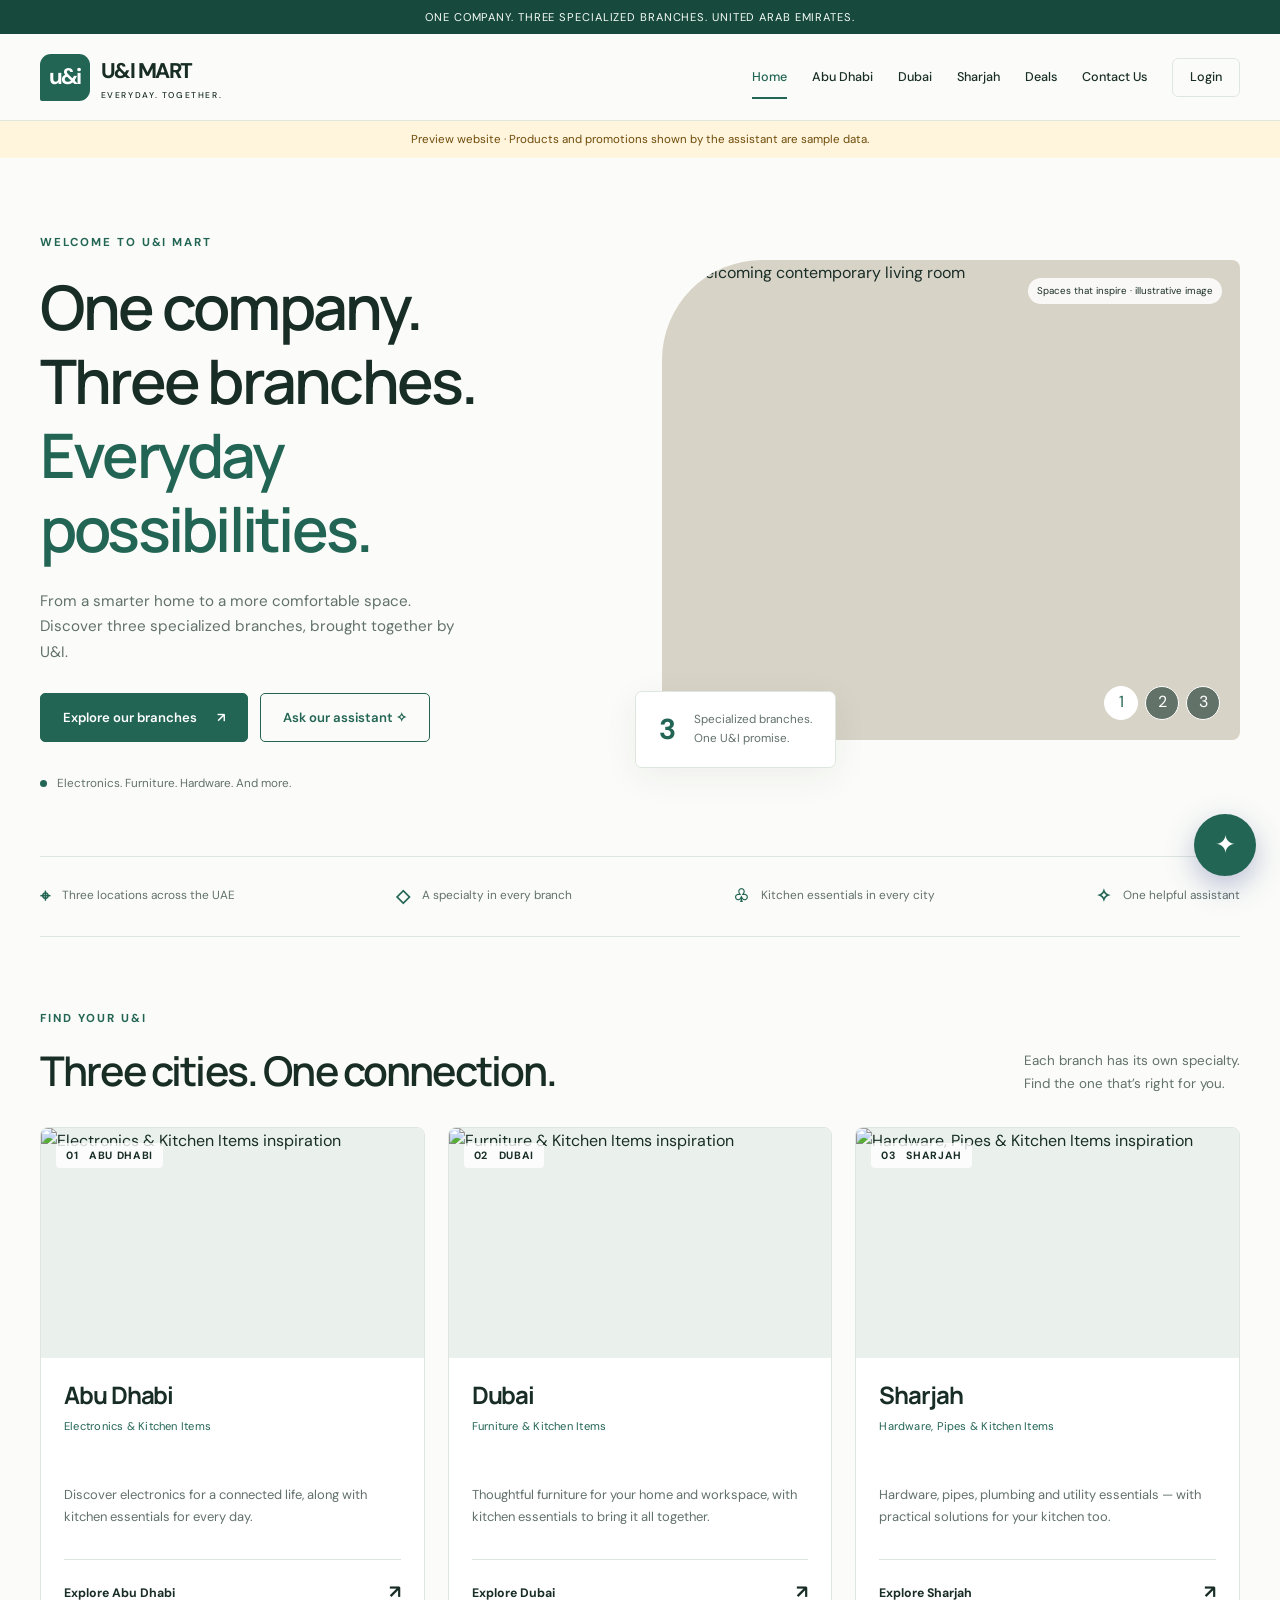
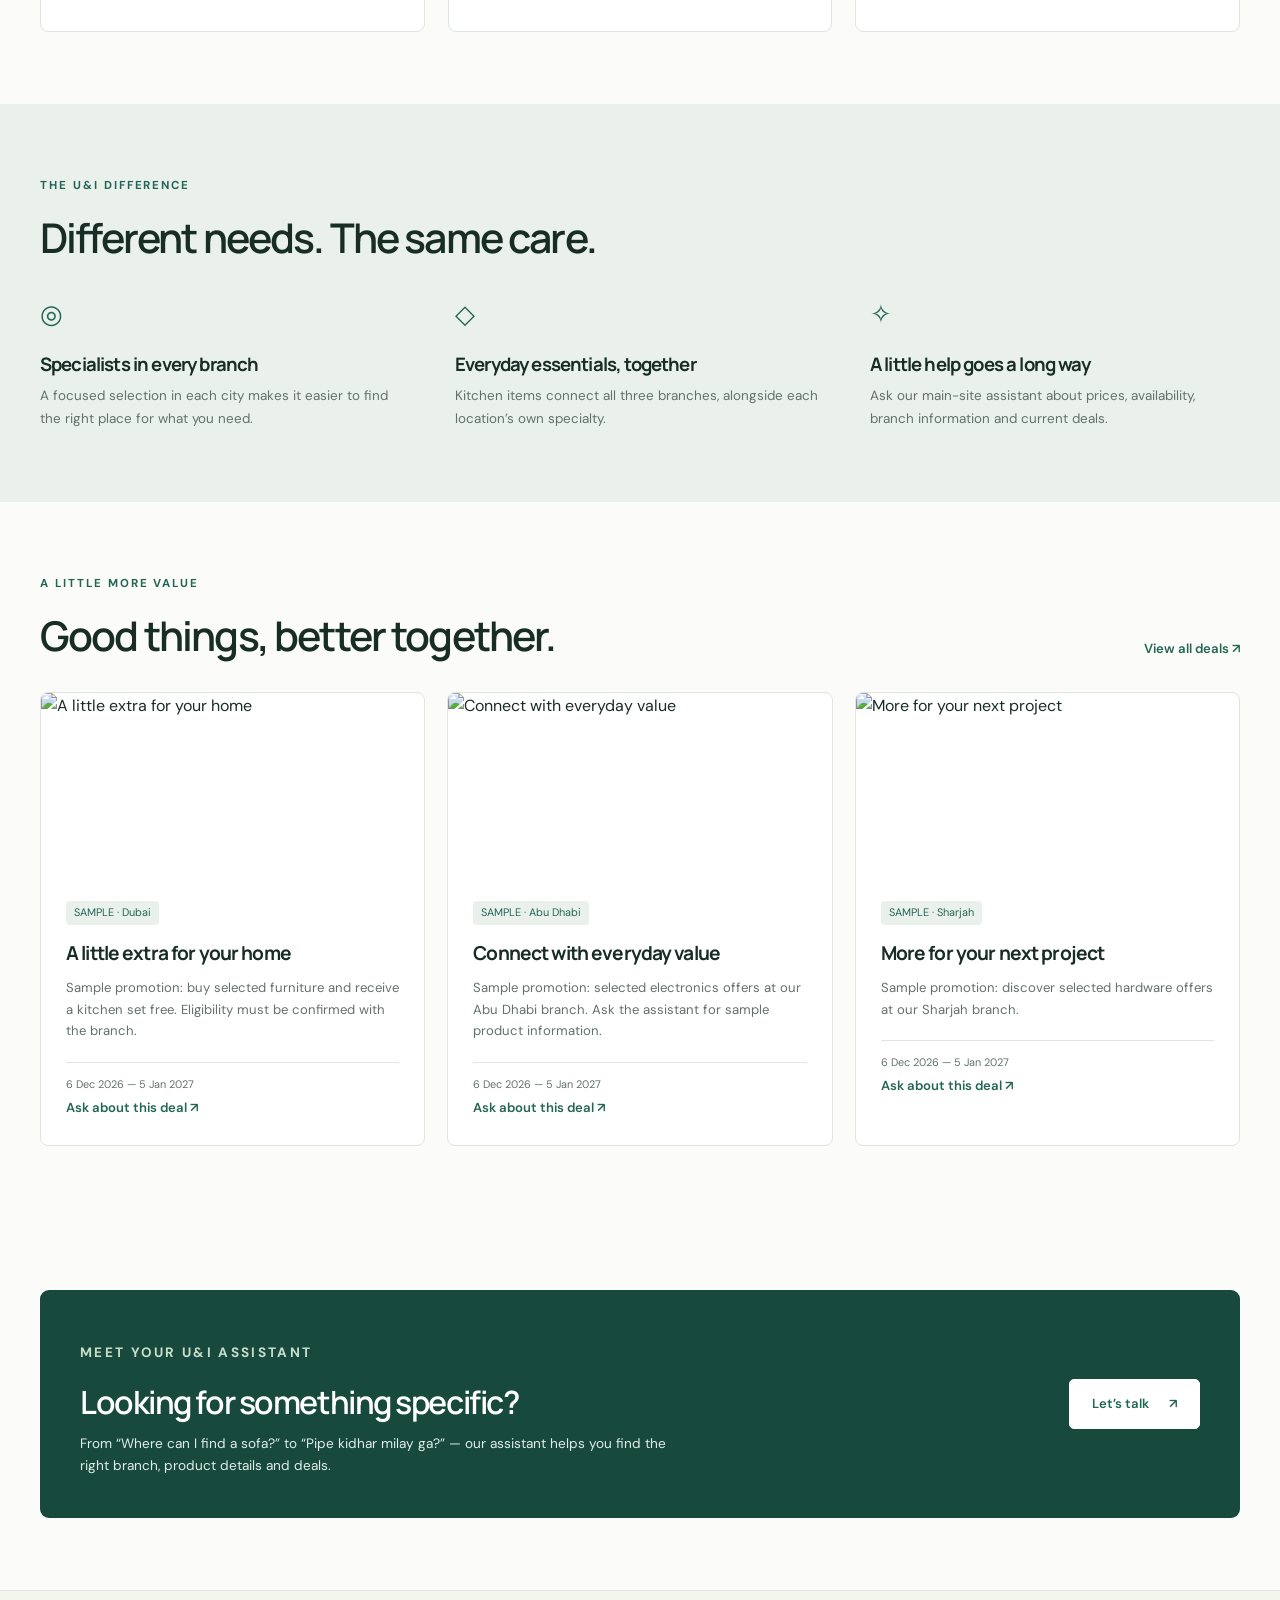
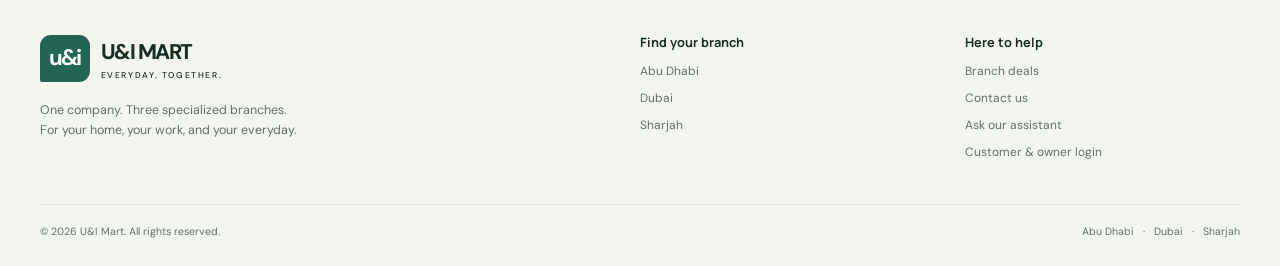
==== index.html @ 8f5811d3 "Build U&I Mart company and branch websites with reusable assistant UI" ====
<!doctype html>
<html lang="en"><head><meta charset="utf-8"><meta name="viewport" content="width=device-width,initial-scale=1">
<title>U&amp;I Mart | One company. Three specialized branches.</title><meta name="description" content="Discover U&amp;I Mart: electronics in Abu Dhabi, furniture in Dubai, and hardware in Sharjah. Kitchen items across all three branches.">
<meta name="theme-color" content="#236554"><link rel="stylesheet" href="./assets/css/main.css"><link rel="stylesheet" href="./assets/css/chatbot.css"></head>
<body data-page="home" data-theme="home"><a class="skip-link" href="#main">Skip to content</a>
<div class="topline">ONE COMPANY. THREE SPECIALIZED BRANCHES. UNITED ARAB EMIRATES.</div>
<header class="site-header" id="site-header"></header><div id="preview-notice" hidden class="preview-notice">Preview website · Products and promotions shown by the assistant are sample data.</div>
<main id="main"><p class="container status">Loading U&amp;I Mart…</p></main>
<noscript><p>This website requires JavaScript for navigation, branch information and the assistant.</p></noscript>
<footer class="site-footer" id="site-footer"></footer>
    <div class="ui-chatbot" id="uiChatbot">
        <section class="ui-chat-panel" id="uiChatPanel" role="dialog"
            aria-labelledby="uiChatTitle" aria-hidden="true">
            <header class="ui-chat-header">
                <div class="ui-chat-brand-icon" aria-hidden="true"><span aria-hidden="true">U&amp;I</span></div>
                <div class="ui-chat-heading">
                    <h2 id="uiChatTitle">U&amp;I Mart Assistant</h2>
                    <div class="ui-chat-subtitle"><span class="ui-chat-status-dot" aria-hidden="true"></span>
                        Customer Assistant</div>
                </div>
                <button class="ui-chat-close" id="uiChatClose" type="button"
                    aria-label="Close customer assistant"><span aria-hidden="true">×</span></button>
            </header>

            <div class="ui-chat-messages" id="uiChatMessages" role="log" aria-live="polite"
                aria-relevant="additions text" aria-busy="false"></div>

            <form class="ui-chat-form" id="uiChatForm">
                <label class="ui-chat-visually-hidden" for="uiChatInput">Ask the customer assistant</label>
                <input class="ui-chat-input" id="uiChatInput" type="text" maxlength="500"
                    autocomplete="off" enterkeyhint="send" placeholder="Ask about products, branches or deals...">
                <button class="ui-chat-send" id="uiChatSend" type="submit" aria-label="Send message"
                    disabled><span aria-hidden="true">↑</span></button>
            </form>
        </section>

        <button class="ui-chat-launcher" id="uiChatLauncher" type="button"
            aria-label="Open customer assistant" aria-controls="uiChatPanel" aria-expanded="false">
            <span aria-hidden="true">✦</span>
        </button>
    </div>

<script type="module" src="./assets/js/chatbot.js"></script>
<script type="module" src="./assets/js/main.js"></script></body></html>
---- assets/css/main.css ----
@import url('https://fonts.googleapis.com/css2?family=DM+Sans:wght@400;500;600;700&family=Manrope:wght@400;500;600;700;800&display=swap');
:root{--accent:#236554;--accent-dark:#174a3d;--tint:#eaf1ed;--ink:#192d27;--muted:#62716b;--paper:#fbfcf9;--line:#dfe6df;--font-body:'DM Sans',sans-serif;--font-display:'Manrope',sans-serif}
*{box-sizing:border-box}html{scroll-behavior:smooth;scroll-padding-top:110px}body{margin:0;background:var(--paper);color:var(--ink);font-family:var(--font-body);line-height:1.65}body[data-theme="abu-dhabi"]{--accent:#235d89;--accent-dark:#173f61;--tint:#e8f0f8;--ink:#182e40}body[data-theme="dubai"]{--accent:#89553a;--accent-dark:#633b29;--tint:#f4ece4;--ink:#38291f}body[data-theme="sharjah"]{--accent:#996013;--accent-dark:#734709;--tint:#f4eee1;--ink:#343124}a{color:inherit;text-decoration:none}button,input,select{font:inherit}button,a,input,select{ -webkit-tap-highlight-color:transparent}button{cursor:pointer}button:disabled{cursor:wait;opacity:.6}a:focus-visible,button:focus-visible,input:focus-visible,select:focus-visible{outline:3px solid #bc713c;outline-offset:4px}img{display:block;width:100%;object-fit:cover}h1,h2,h3,h4,p{margin:0}h1,h2,h3,h4{font-family:var(--font-display);line-height:1.2;letter-spacing:-.045em}h1{font-size:clamp(2.6rem,4.8vw,4.65rem);font-weight:600}h2{font-size:clamp(2rem,3.2vw,2.85rem);font-weight:600}h3{font-size:1.5rem}p{color:var(--muted)}[hidden]{display:none!important}.container{width:min(1240px,calc(100% - 80px));margin:auto}.eyebrow{font-size:.72rem;text-transform:uppercase;letter-spacing:.17em;font-weight:700;color:var(--accent);margin-bottom:18px}.topline{background:var(--accent-dark);color:#f7fcf8;text-align:center;font-size:.7rem;letter-spacing:.08em;padding:8px 16px}.site-header{position:sticky;top:0;z-index:100;background:rgba(251,252,249,.97);border-bottom:1px solid var(--line)}.header-inner{height:86px;display:flex;align-items:center;justify-content:space-between;gap:25px}.logo{display:flex;align-items:center;gap:11px;flex-shrink:0}.logo-mark{background:var(--accent);color:white;border-radius:11px 11px 11px 2px;padding:5px 9px;font-size:1.4rem;font-weight:700;letter-spacing:-.08em}.logo-name{font-size:1.33rem;font-weight:800;letter-spacing:-.07em}.logo small{display:block;font-size:.53rem;letter-spacing:.19em;font-weight:500;line-height:1.3}.nav{display:flex;align-items:center;gap:25px;font-size:.79rem;font-weight:500}.nav a{padding:9px 0;white-space:nowrap}.nav a[aria-current=page]{color:var(--accent);box-shadow:0 2px var(--accent)}.nav .login-link{border:1px solid var(--line);padding:8px 17px;border-radius:6px}.mobile-toggle{display:none;border:1px solid var(--line);background:white;border-radius:6px;padding:8px 13px}.button{display:inline-flex;align-items:center;justify-content:center;gap:20px;border:1px solid var(--accent);border-radius:5px;background:var(--accent);color:white;padding:13px 22px;font-size:.82rem;font-weight:600;transition:background .2s,transform .2s}.button:hover{background:var(--accent-dark);transform:translateY(-2px)}.button.secondary{background:transparent;color:var(--accent)}.button.secondary:hover{background:var(--tint)}.button.light{background:white;color:var(--accent);border-color:white}.button-row{display:flex;gap:12px;flex-wrap:wrap;margin-top:28px}.hero{padding:55px 0 42px}.hero-grid{display:grid;grid-template-columns:1fr 1.03fr;gap:60px;align-items:center}.hero-copy{padding:20px 0}.hero h1 span{color:var(--accent)}.hero-copy>p:not(.eyebrow){font-size:.95rem;max-width:435px;margin-top:24px}.hero-note{display:flex;gap:10px;align-items:center;margin-top:32px;color:var(--muted);font-size:.73rem}.dot{display:inline-block;width:7px;height:7px;background:var(--accent);border-radius:50%}.hero-visual{position:relative;padding-bottom:28px}.hero-visual>img{height:480px;border-radius:100px 8px 8px 8px;background:#d8d3c7}.photo-caption{position:absolute;top:18px;right:18px;font-size:.61rem;padding:5px 9px;background:#ffffffd9;border-radius:20px}.visual-label{position:absolute;bottom:0;left:-27px;background:white;border:1px solid var(--line);box-shadow:0 8px 35px #182d2710;border-radius:7px;padding:18px 23px;display:flex;align-items:center;gap:18px}.visual-label strong{font-size:1.8rem;color:var(--accent);line-height:1}.visual-label span{font-size:.73rem;color:var(--muted)}.hero-index{position:absolute;bottom:48px;right:20px;display:flex;gap:7px}.hero-index button{border:1px solid white;color:white;background:#16332a99;border-radius:50%;height:34px;width:34px}.hero-index button[aria-pressed=true]{background:white;color:var(--accent)}.trust-strip{display:flex;align-items:center;justify-content:space-between;padding:25px 0;border-top:1px solid var(--line);border-bottom:1px solid var(--line);gap:20px;font-size:.74rem;color:var(--muted)}.trust-strip span{display:flex;align-items:center;gap:12px}.trust-strip b{font-size:1.1rem;color:var(--accent)}.section{padding:72px 0}.section-heading{display:flex;justify-content:space-between;align-items:flex-end;gap:25px;margin-bottom:32px}.section-heading p:not(.eyebrow){max-width:330px;font-size:.84rem}.text-link{font-size:.82rem;color:var(--accent);font-weight:600;white-space:nowrap}.branch-grid{display:grid;grid-template-columns:repeat(3,1fr);gap:23px}.branch-card{background:white;border:1px solid var(--line);border-radius:8px;overflow:hidden}.branch-photo{position:relative;overflow:hidden}.branch-photo img{height:230px;transition:transform .4s;background:var(--tint)}.branch-card:hover img{transform:scale(1.035)}.branch-chip{position:absolute;left:15px;top:15px;border-radius:4px;background:#fffc;padding:4px 10px;font-size:.66rem;font-weight:700;letter-spacing:.06em}.branch-body{padding:23px}.branch-body .category{font-size:.7rem;letter-spacing:.02em;color:var(--accent);margin:8px 0 14px}.branch-body p{font-size:.81rem;min-height:53px}.branch-bottom{border-top:1px solid var(--line);margin-top:22px;padding-top:17px;display:flex;justify-content:space-between;align-items:center;font-size:.77rem;font-weight:700}.branch-bottom span{font-size:1.15rem}.soft-section{background:var(--tint)}.feature-grid{display:grid;grid-template-columns:repeat(3,1fr);gap:45px}.feature-icon{font-size:1.6rem;color:var(--accent);margin-bottom:17px}.feature-grid h3{font-size:1.16rem;margin-bottom:10px}.feature-grid p{font-size:.84rem}.assistant-banner{background:var(--accent-dark);color:white;border-radius:9px;padding:40px;display:flex;justify-content:space-between;gap:35px;align-items:center}.assistant-banner h2{font-size:2rem}.assistant-banner p{color:#e2ede8;font-size:.85rem;margin-top:12px;max-width:600px}.assistant-banner .eyebrow{color:#c9ddcb}.deals-grid{display:grid;grid-template-columns:repeat(3,1fr);gap:22px}.deal-card{border:1px solid var(--line);border-radius:8px;background:white;overflow:hidden}.deal-card>img{height:180px}.deal-content{padding:25px}.deal-content .tag{display:inline-block;color:var(--accent);background:var(--tint);font-size:.68rem;padding:3px 8px;border-radius:4px;margin-bottom:17px}.deal-content h3{font-size:1.2rem;margin-bottom:12px}.deal-content p{font-size:.82rem}.deal-content .dates{font-size:.68rem;margin-top:20px;border-top:1px solid var(--line);padding-top:13px}.page-intro{padding:65px 0 40px}.page-intro h1{font-size:3.3rem}.page-intro p:not(.eyebrow){margin-top:18px;max-width:600px}.filters{display:flex;flex-wrap:wrap;gap:10px;margin-bottom:28px}.filter{border:1px solid var(--line);background:white;border-radius:30px;padding:8px 20px;font-size:.8rem}.filter[aria-pressed=true]{background:var(--accent);color:white;border-color:var(--accent)}.contact-grid{display:grid;grid-template-columns:repeat(3,1fr);gap:22px}.contact-card{padding:28px;border:1px solid var(--line);border-radius:8px;background:white}.contact-card h3{margin-bottom:24px}.contact-card dt{font-size:.68rem;letter-spacing:.07em;text-transform:uppercase;color:var(--accent);margin-top:19px}.contact-card dd{margin:5px 0;font-size:.84rem;color:var(--muted);overflow-wrap:anywhere}.contact-actions{display:flex;flex-wrap:wrap;gap:15px;margin-top:23px;font-size:.78rem;text-decoration:underline}.empty-state{padding:30px;background:var(--tint);border-radius:8px;color:var(--muted);grid-column:1/-1}.preview-notice{font-size:.72rem;background:#fff4dc;color:#6f4c0b;padding:9px 20px;text-align:center}.status{font-size:.84rem;margin:18px 0;white-space:pre-wrap}.status.error{color:#a12823}.login-layout{display:grid;grid-template-columns:1fr 1fr;gap:80px;align-items:start;padding:70px 0;min-height:600px}.login-story h1{font-size:3.7rem}.login-story p{margin:22px 0;max-width:400px}.login-card{background:white;border:1px solid var(--line);border-radius:12px;padding:38px}.login-card h2{font-size:1.65rem}.login-card>p{font-size:.84rem;margin:13px 0 25px}label{display:block;font-size:.82rem;margin:17px 0 6px}input,select{width:100%;border:1px solid #b7c4bb;border-radius:5px;background:white;padding:12px;color:var(--ink)}.login-card .button{width:100%;margin-top:20px}.small{font-size:.75rem}.site-footer{border-top:1px solid var(--line);padding:44px 0 25px;background:#f3f5ef}.footer-grid{display:grid;grid-template-columns:2fr 1fr 1fr;gap:50px}.footer-grid p{font-size:.78rem;max-width:300px;margin-top:18px}.footer-grid h3{font-size:.8rem;letter-spacing:0;margin-bottom:12px}.footer-grid a:not(.logo){display:block;font-size:.75rem;color:var(--muted);margin:7px 0}.footer-bottom{border-top:1px solid var(--line);margin-top:35px;padding-top:18px;display:flex;justify-content:space-between;font-size:.66rem;color:var(--muted)}.skip-link{position:fixed;top:-100px;left:20px;background:white;padding:12px;z-index:9999}.skip-link:focus{top:10px}.visually-hidden{position:absolute;width:1px;height:1px;overflow:hidden;clip:rect(0,0,0,0)}
@media(min-width:1500px){.hero{padding-top:75px}.hero-visual>img{height:520px}}
@media(max-width:1050px){.container{width:calc(100% - 48px)}.nav{gap:15px}.hero-grid{gap:30px}.hero-visual>img{height:420px}.visual-label{left:-10px}.branch-photo img{height:190px}.login-layout{gap:40px}}
@media(max-width:800px){.header-inner{height:73px}.mobile-toggle{display:block}.nav{display:none;position:absolute;top:73px;left:0;right:0;background:var(--paper);padding:20px 24px;border-bottom:1px solid var(--line);flex-direction:column;align-items:stretch;gap:5px}.nav.is-open{display:flex}.nav a{padding:10px}.hero-grid{grid-template-columns:1fr 1fr;gap:22px}.hero h1{font-size:2.6rem}.hero-visual>img{height:380px}.hero-copy>p:not(.eyebrow){font-size:.86rem}.hero-note{font-size:.67rem}.branch-grid,.deals-grid,.contact-grid{grid-template-columns:1fr}.branch-card{display:grid;grid-template-columns:1fr 1.2fr}.branch-photo img{height:100%;min-height:250px}.feature-grid{gap:25px}.section{padding:50px 0}.section-heading{align-items:start}.trust-strip{display:grid;grid-template-columns:1fr 1fr}.login-layout{grid-template-columns:1fr;gap:30px}.login-story h1{font-size:2.7rem}.login-story p{max-width:100%}.assistant-banner{padding:30px}.footer-grid{gap:25px}}
@media(max-width:580px){.container{width:calc(100% - 36px)}.topline{font-size:.58rem}.hero{padding:25px 0 30px}.hero-grid{grid-template-columns:1fr;gap:30px}.hero h1{font-size:3rem;max-width:400px}.hero-copy{padding:8px 0}.hero-visual>img{height:320px;border-top-left-radius:65px}.hero-note{margin-top:22px}.visual-label{left:12px;padding:13px 19px}.section-heading{flex-direction:column;gap:15px}.section-heading p:not(.eyebrow){max-width:100%}.branch-card{display:block}.branch-photo img{height:230px;min-height:0}.branch-body p{min-height:0}.feature-grid{grid-template-columns:1fr;gap:30px}.assistant-banner{flex-direction:column;align-items:start}.assistant-banner h2{font-size:1.7rem}.trust-strip{gap:14px;font-size:.67rem}.trust-strip span{gap:7px}.footer-grid{grid-template-columns:1fr 1fr}.footer-brand{grid-column:1/-1}.footer-bottom{flex-direction:column;gap:8px;padding-bottom:50px}.page-intro h1{font-size:2.7rem}.page-intro{padding:40px 0 25px}.login-card{padding:25px}.login-layout{padding:40px 0}.button{padding:12px 17px}.contact-card{padding:24px}}
@media(prefers-reduced-motion:reduce){html{scroll-behavior:auto}*,*::before,*::after{animation:none!important;transition:none!important}}
---- assets/css/chatbot.css ----
.ui-chatbot {
    --chat-green: #236554;
    --chat-green-dark: #174a3d;
    --chat-blue: #236554;
    --chat-blue-dark: #174a3d;
    --chat-text: #182230;
    --chat-muted: #667085;
    --chat-border: #e4e7ec;
    font-family: var(--font-body, 'Poppins', sans-serif);
}

.ui-chat-launcher {
    position: fixed;
    right: 1.5rem;
    bottom: 1.5rem;
    z-index: 5002;
    width: 62px;
    height: 62px;
    border: 0;
    border-radius: 50%;
    display: inline-flex;
    align-items: center;
    justify-content: center;
    background: linear-gradient(135deg, var(--chat-green), var(--chat-blue));
    color: #fff;
    box-shadow: 0 10px 30px rgba(44, 58, 133, 0.32);
    cursor: pointer;
    font-size: 1.55rem;
    transition: transform 180ms ease, box-shadow 180ms ease, right 220ms ease;
}

.ui-chat-launcher:hover {
    transform: translateY(-3px) scale(1.03);
    box-shadow: 0 14px 34px rgba(44, 58, 133, 0.4);
}

.ui-chat-launcher:active {
    transform: scale(0.97);
}

.ui-chat-launcher[aria-expanded="true"] {
    opacity: 0;
    visibility: hidden;
    pointer-events: none;
}

.ui-chat-launcher:focus-visible,
.ui-chat-close:focus-visible,
.ui-chat-quick-action:focus-visible,
.ui-chat-send:focus-visible,
.ui-chat-action:focus-visible,
.ui-chat-input:focus-visible {
    outline: 3px solid rgba(59, 75, 168, 0.35);
    outline-offset: 3px;
}

.ui-chat-panel {
    position: fixed;
    right: 1.5rem;
    bottom: 6.4rem;
    z-index: 5001;
    width: min(390px, calc(100vw - 2rem));
    height: min(580px, calc(100vh - 8.5rem));
    height: min(580px, calc(100dvh - 8.5rem));
    min-height: 360px;
    overflow: hidden;
    display: flex;
    flex-direction: column;
    background: #fff;
    border: 1px solid rgba(59, 75, 168, 0.14);
    border-radius: 22px;
    box-shadow: 0 24px 70px rgba(16, 24, 40, 0.24);
    opacity: 0;
    visibility: hidden;
    pointer-events: none;
    transform: translateY(18px) scale(0.97);
    transform-origin: bottom right;
    transition: opacity 180ms ease, transform 180ms ease, visibility 180ms ease;
}

.ui-chat-panel.is-open {
    opacity: 1;
    visibility: visible;
    pointer-events: auto;
    transform: translateY(0) scale(1);
}

.ui-chat-header {
    flex: 0 0 auto;
    min-height: 68px;
    padding: 0.68rem 0.9rem;
    display: flex;
    align-items: center;
    gap: 0.75rem;
    color: #fff;
    background: linear-gradient(120deg, var(--chat-blue-dark), var(--chat-blue) 55%, var(--chat-green-dark));
}

.ui-chat-brand-icon {
    flex: 0 0 42px;
    width: 42px;
    height: 42px;
    border-radius: 13px;
    display: inline-flex;
    align-items: center;
    justify-content: center;
    background: rgba(255, 255, 255, 0.18);
    border: 1px solid rgba(255, 255, 255, 0.28);
    font-size: 1.15rem;
}

.ui-chat-heading {
    min-width: 0;
    flex: 1;
}

.ui-chat-heading h2 {
    color: #fff;
    font-size: 0.98rem;
    line-height: 1.3;
    font-weight: 600;
    margin: 0;
}

.ui-chat-subtitle {
    margin-top: 0.18rem;
    display: flex;
    align-items: center;
    gap: 0.4rem;
    color: rgba(255, 255, 255, 0.9);
    font-size: 0.76rem;
}

.ui-chat-status-dot {
    width: 8px;
    height: 8px;
    border-radius: 50%;
    background: #b8f29f;
    box-shadow: 0 0 0 3px rgba(184, 242, 159, 0.18);
}

.ui-chat-close {
    flex: 0 0 38px;
    width: 38px;
    height: 38px;
    border: 0;
    border-radius: 50%;
    display: inline-flex;
    align-items: center;
    justify-content: center;
    background: rgba(255, 255, 255, 0.13);
    color: #fff;
    cursor: pointer;
    font-size: 1rem;
    transition: background 160ms ease;
}

.ui-chat-close:hover {
    background: rgba(255, 255, 255, 0.24);
}

.ui-chat-messages {
    flex: 1 1 auto;
    min-height: 0;
    overflow-y: auto;
    overscroll-behavior: contain;
    padding: 1rem;
    background: linear-gradient(180deg, #f8fafc 0%, #fff 42%);
    scrollbar-width: thin;
    scrollbar-color: #c2c9d2 transparent;
}

.ui-chat-messages::-webkit-scrollbar {
    width: 5px;
}

.ui-chat-messages::-webkit-scrollbar-track {
    background: transparent;
}

.ui-chat-messages::-webkit-scrollbar-thumb {
    background: #c2c9d2;
    border-radius: 999px;
}

.ui-chat-messages::-webkit-scrollbar-thumb:hover {
    background: #98a2b3;
}

.ui-chat-message {
    display: flex;
    align-items: flex-end;
    gap: 0.5rem;
    margin-bottom: 0.85rem;
}

.ui-chat-message--user {
    justify-content: flex-end;
}

.ui-chat-avatar {
    flex: 0 0 30px;
    width: 30px;
    height: 30px;
    border-radius: 10px;
    display: inline-flex;
    align-items: center;
    justify-content: center;
    background: var(--chat-green);
    color: #fff;
    font-size: 0.78rem;
}

.ui-chat-message-content {
    max-width: calc(100% - 40px);
}

.ui-chat-message--user .ui-chat-message-content {
    max-width: 82%;
}

.ui-chat-bubble {
    width: fit-content;
    max-width: 100%;
    padding: 0.72rem 0.85rem;
    border-radius: 6px 16px 16px 16px;
    background: #fff;
    color: var(--chat-text);
    box-shadow: 0 2px 10px rgba(16, 24, 40, 0.08);
    font-size: 0.86rem;
    line-height: 1.55;
    white-space: pre-wrap;
    overflow-wrap: anywhere;
}

.ui-chat-message--user .ui-chat-bubble {
    margin-left: auto;
    border-radius: 16px 16px 6px 16px;
    color: #fff;
    background: var(--chat-blue);
    box-shadow: 0 3px 12px rgba(59, 75, 168, 0.2);
}

.ui-chat-bubble--error {
    color: #8a1c1c;
    background: #fff3f3;
    border: 1px solid #ffd2d2;
}

.ui-chat-quick-actions {
    display: flex;
    flex-wrap: wrap;
    gap: 0.45rem;
    margin: -0.2rem 0 1rem 2.4rem;
}

.ui-chat-quick-action {
    min-height: 34px;
    padding: 0.42rem 0.68rem;
    border: 1px solid rgba(59, 75, 168, 0.24);
    border-radius: 999px;
    background: #fff;
    color: var(--chat-blue-dark);
    font: inherit;
    font-size: 0.73rem;
    font-weight: 500;
    cursor: pointer;
    transition: background 160ms ease, color 160ms ease, border-color 160ms ease;
}

.ui-chat-quick-action:hover {
    color: #fff;
    background: var(--chat-blue);
    border-color: var(--chat-blue);
}

.ui-chat-typing {
    min-width: 58px;
    display: inline-flex;
    align-items: center;
    justify-content: center;
    gap: 4px;
}

.ui-chat-typing span {
    width: 7px;
    height: 7px;
    border-radius: 50%;
    background: #98a2b3;
    animation: ui-chat-dot 1.15s infinite ease-in-out;
}

.ui-chat-typing span:nth-child(2) {
    animation-delay: 140ms;
}

.ui-chat-typing span:nth-child(3) {
    animation-delay: 280ms;
}

@keyframes ui-chat-dot {
    0%, 60%, 100% { transform: translateY(0); opacity: 0.45; }
    30% { transform: translateY(-4px); opacity: 1; }
}

.ui-chat-products,
.ui-chat-delivery,
.ui-chat-contact {
    display: grid;
    gap: 0.55rem;
    margin-top: 0.55rem;
}

.ui-chat-product-card {
    padding: 0.75rem;
    border: 1px solid var(--chat-border);
    border-left: 4px solid var(--chat-green);
    border-radius: 12px;
    background: #fff;
    box-shadow: 0 2px 8px rgba(16, 24, 40, 0.05);
}

.ui-chat-product-name {
    color: var(--chat-blue-dark);
    font-size: 0.85rem;
    font-weight: 700;
    overflow-wrap: anywhere;
}

.ui-chat-product-category,
.ui-chat-product-meta,
.ui-chat-delivery-note {
    margin-top: 0.2rem;
    color: var(--chat-muted);
    font-size: 0.73rem;
    line-height: 1.45;
}

.ui-chat-product-details {
    margin-top: 0.5rem;
    display: flex;
    align-items: center;
    justify-content: space-between;
    gap: 0.5rem;
    flex-wrap: wrap;
}

.ui-chat-product-price {
    color: var(--chat-text);
    font-size: 0.86rem;
    font-weight: 700;
}

.ui-chat-stock {
    padding: 0.25rem 0.48rem;
    border-radius: 999px;
    font-size: 0.68rem;
    font-weight: 700;
}

.ui-chat-stock--in {
    color: #27651c;
    background: #e8f7e2;
}

.ui-chat-stock--out {
    color: #912018;
    background: #ffebe9;
}

.ui-chat-delivery-areas {
    display: flex;
    flex-wrap: wrap;
    gap: 0.4rem;
}

.ui-chat-delivery-chip {
    padding: 0.32rem 0.55rem;
    border-radius: 999px;
    color: var(--chat-blue-dark);
    background: #edf0ff;
    font-size: 0.7rem;
    font-weight: 500;
}

.ui-chat-contact {
    grid-template-columns: repeat(3, minmax(0, 1fr));
}

.ui-chat-action {
    min-height: 38px;
    padding: 0.45rem 0.35rem;
    border: 1px solid var(--chat-border);
    border-radius: 10px;
    display: inline-flex;
    align-items: center;
    justify-content: center;
    gap: 0.32rem;
    background: #fff;
    color: var(--chat-blue-dark);
    text-decoration: none;
    font-size: 0.7rem;
    font-weight: 600;
    transition: background 160ms ease, border-color 160ms ease;
}

.ui-chat-action:hover {
    background: #f3f5ff;
    border-color: rgba(59, 75, 168, 0.35);
}

.ui-chat-form {
    flex: 0 0 auto;
    padding: 0.75rem;
    display: flex;
    align-items: center;
    gap: 0.55rem;
    background: #fff;
    border-top: 1px solid var(--chat-border);
}

.ui-chat-input {
    min-width: 0;
    flex: 1;
    height: 46px;
    padding: 0 0.85rem;
    border: 1px solid #d0d5dd;
    border-radius: 13px;
    background: #f9fafb;
    color: var(--chat-text);
    font: inherit;
    font-size: 0.8rem;
    transition: border-color 160ms ease, background 160ms ease, box-shadow 160ms ease;
}

.ui-chat-input:focus {
    border-color: var(--chat-blue);
    background: #fff;
    box-shadow: 0 0 0 3px rgba(59, 75, 168, 0.1);
}

.ui-chat-input:disabled {
    cursor: wait;
    opacity: 0.75;
}

.ui-chat-send {
    flex: 0 0 42px;
    width: 42px;
    height: 42px;
    border: 0;
    border-radius: 13px;
    display: inline-flex;
    align-items: center;
    justify-content: center;
    color: #fff;
    background: var(--chat-green);
    cursor: pointer;
    font-size: 1rem;
    transition: background 160ms ease, transform 160ms ease, opacity 160ms ease;
}

.ui-chat-send:hover:not(:disabled) {
    background: var(--chat-green-dark);
    transform: translateY(-1px);
}

.ui-chat-send:disabled {
    cursor: not-allowed;
    opacity: 0.45;
}

.ui-chat-send.is-loading i {
    animation: ui-chat-spin 850ms linear infinite;
}

@keyframes ui-chat-spin {
    to { transform: rotate(360deg); }
}

.ui-chat-visually-hidden {
    position: absolute !important;
    width: 1px !important;
    height: 1px !important;
    padding: 0 !important;
    margin: -1px !important;
    overflow: hidden !important;
    clip: rect(0, 0, 0, 0) !important;
    white-space: nowrap !important;
    border: 0 !important;
}

@media (max-width: 480px) {
    .ui-chat-launcher {
        right: 0.8rem;
        bottom: 0.8rem;
        width: 56px;
        height: 56px;
        font-size: 1.35rem;
    }

    .ui-chat-panel {
        right: 0.5rem;
        bottom: 5rem;
        width: calc(100vw - 1rem);
        height: calc(100vh - 5.75rem);
        height: calc(100dvh - 5.75rem);
        min-height: 300px;
        max-height: 680px;
        border-radius: 18px;
    }

    .ui-chat-header {
        min-height: 64px;
        padding: 0.6rem 0.7rem;
    }

    .ui-chat-heading h2 {
        font-size: 0.88rem;
    }

    .ui-chat-messages {
        padding: 0.75rem;
    }

    .ui-chat-quick-actions {
        margin-left: 0;
    }
}

@media (max-width: 340px) {
    .ui-chat-contact {
        grid-template-columns: 1fr;
    }

    .ui-chat-message-content {
        max-width: calc(100% - 34px);
    }
}

@media (prefers-reduced-motion: reduce) {
    .ui-chatbot *,
    .ui-chatbot *::before,
    .ui-chatbot *::after {
        scroll-behavior: auto !important;
        animation-duration: 0.01ms !important;
        animation-iteration-count: 1 !important;
        transition-duration: 0.01ms !important;
    }
}

.ui-chat-panel{bottom:1.5rem;min-height:0}.ui-chat-launcher{background:#236554}.ui-chat-header{background:#174a3d}.ui-chat-status-dot{background:#c9ddcb}.ui-chat-avatar{font-size:.55rem}.ui-chat-brand-icon{font-size:.75rem}.ui-chat-input{font-size:16px}.ui-chat-product-meta{white-space:pre-wrap}.ui-chat-stock--in{color:#174a3d;background:#eaf1ed}@media(max-width:480px){.ui-chat-panel{bottom:.5rem;height:calc(100dvh - 1rem);max-height:680px}}
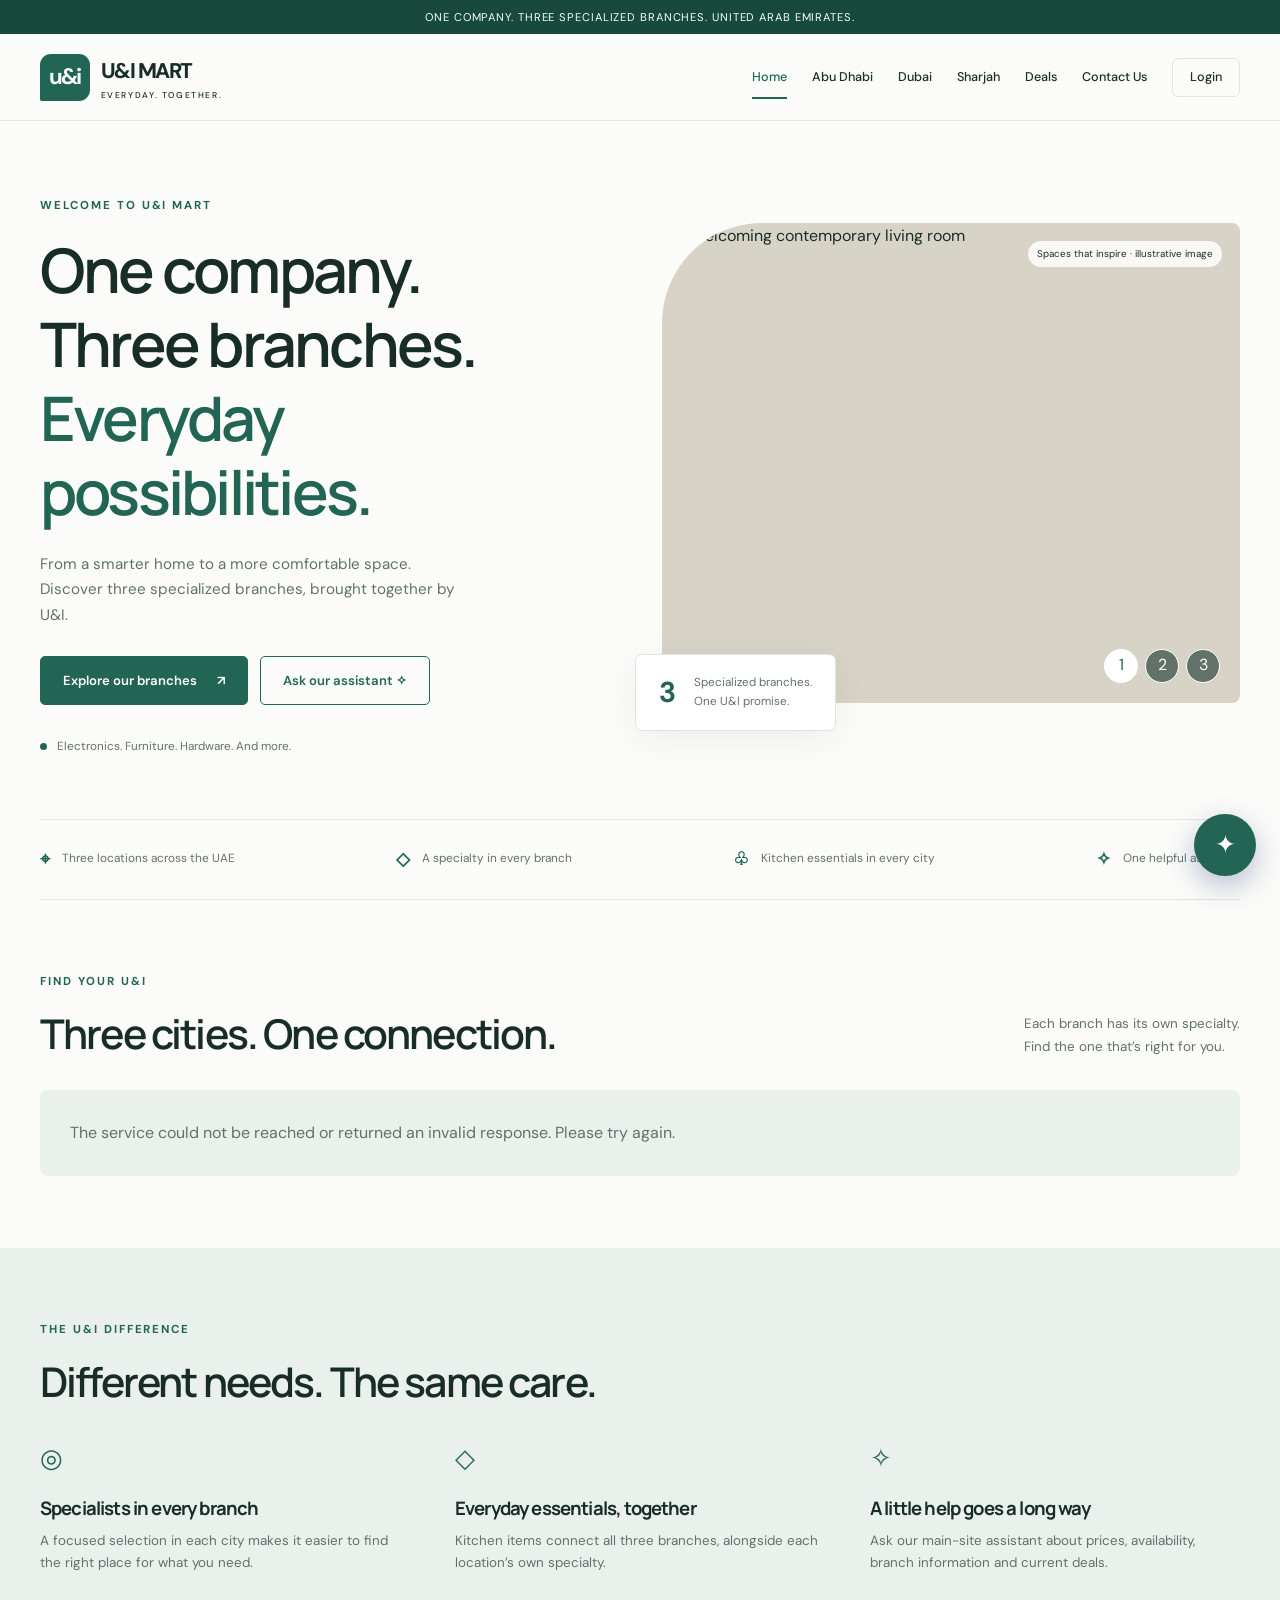
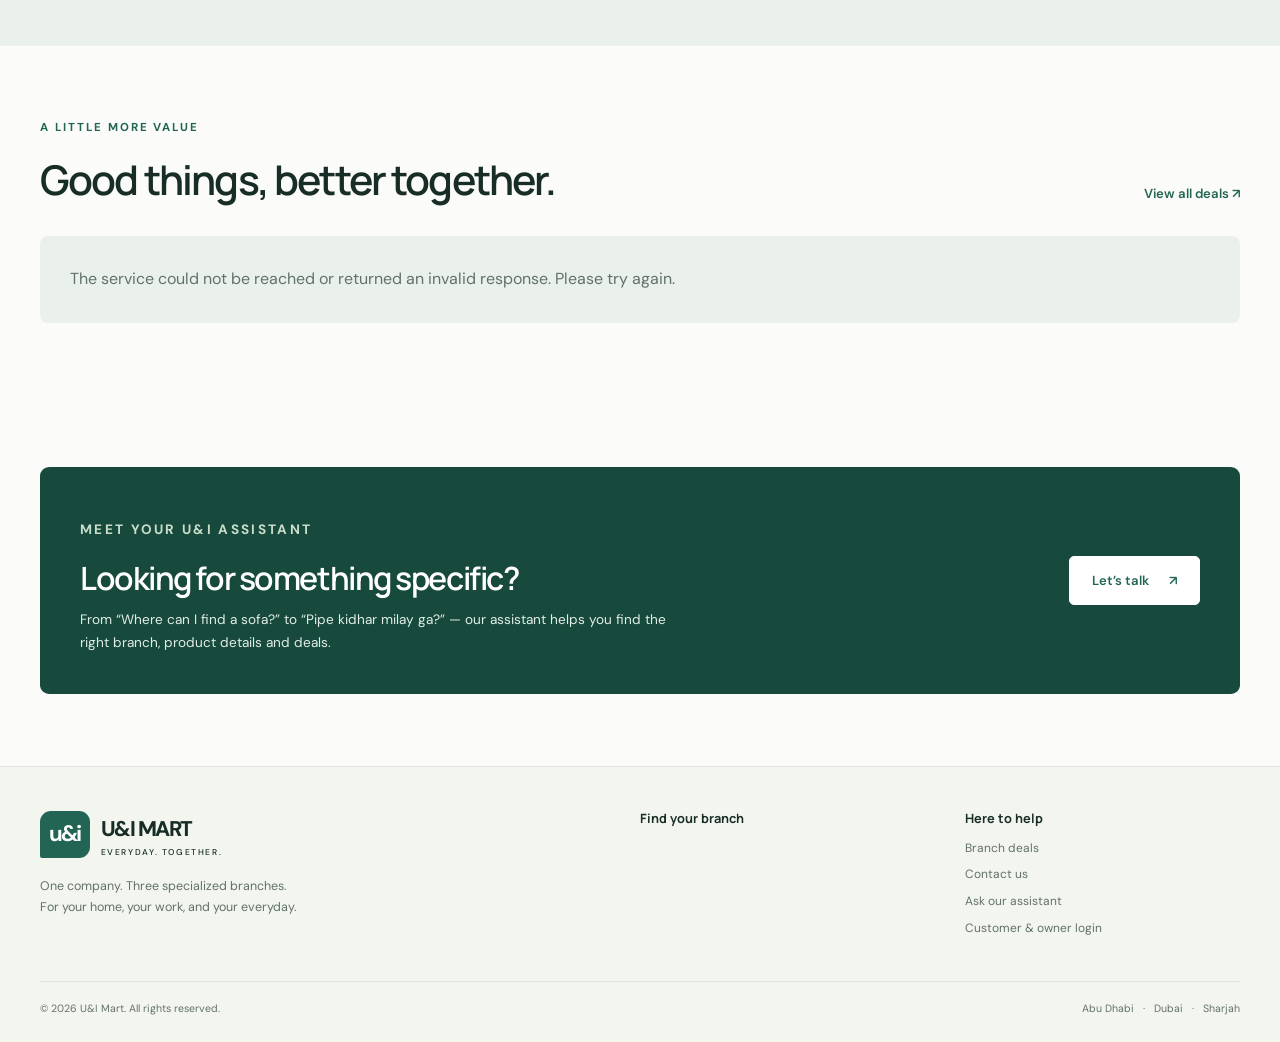
==== commit 38b5ca45: "Complete U&I Mart multi-branch website with live chatbot backend" ====
--- a/index.html
+++ b/index.html
@@ -1,7 +1,7 @@
 <!doctype html>
 <html lang="en"><head><meta charset="utf-8"><meta name="viewport" content="width=device-width,initial-scale=1">
 <title>U&amp;I Mart | One company. Three specialized branches.</title><meta name="description" content="Discover U&amp;I Mart: electronics in Abu Dhabi, furniture in Dubai, and hardware in Sharjah. Kitchen items across all three branches.">
-<meta name="theme-color" content="#236554"><link rel="stylesheet" href="./assets/css/main.css"><link rel="stylesheet" href="./assets/css/chatbot.css"></head>
+<meta name="theme-color" content="#236554"><link rel="stylesheet" href="./assets/css/main.css"><link rel="stylesheet" href="./assets/css/chatbot.css"><link rel="icon" type="image/svg+xml" href="./assets/images/favicon.svg"></head>
 <body data-page="home" data-theme="home"><a class="skip-link" href="#main">Skip to content</a>
 <div class="topline">ONE COMPANY. THREE SPECIALIZED BRANCHES. UNITED ARAB EMIRATES.</div>
 <header class="site-header" id="site-header"></header><div id="preview-notice" hidden class="preview-notice">Preview website · Products and promotions shown by the assistant are sample data.</div>
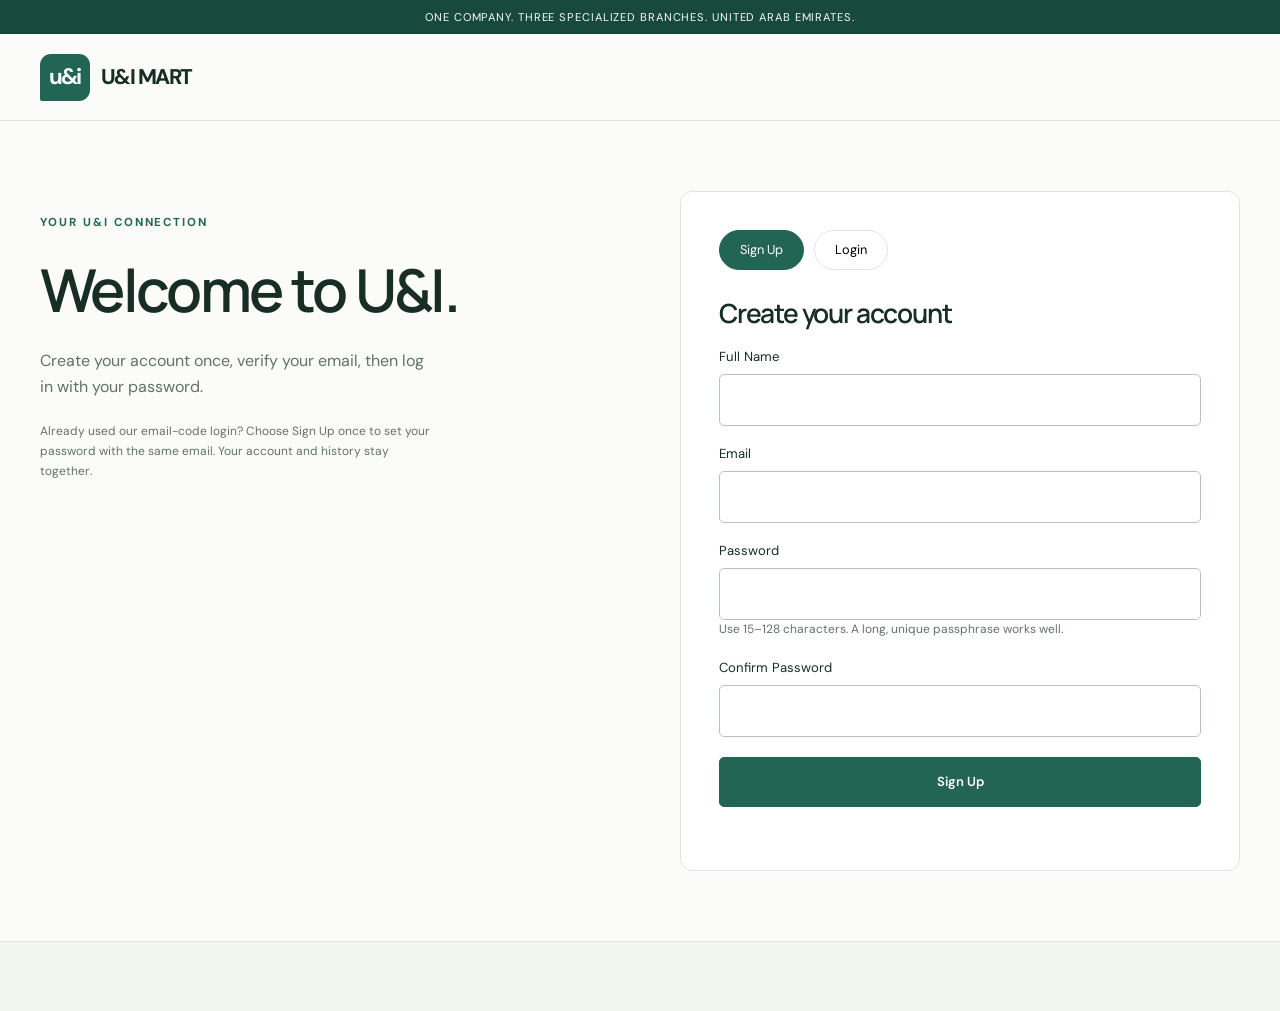
==== commit ab2969f1: "Add password authentication and final UX fixes" ====
--- a/index.html
+++ b/index.html
@@ -1,11 +1,11 @@
 <!doctype html>
-<html lang="en"><head><meta charset="utf-8"><meta name="viewport" content="width=device-width,initial-scale=1">
+<html lang="en" data-auth-pending><head><meta charset="utf-8"><meta name="viewport" content="width=device-width,initial-scale=1">
 <title>U&amp;I Mart | One company. Three specialized branches.</title><meta name="description" content="Discover U&amp;I Mart: electronics in Abu Dhabi, furniture in Dubai, and hardware in Sharjah. Kitchen items across all three branches.">
 <meta name="theme-color" content="#236554"><link rel="stylesheet" href="./assets/css/main.css"><link rel="stylesheet" href="./assets/css/chatbot.css"><link rel="icon" type="image/svg+xml" href="./assets/images/favicon.svg"></head>
-<body data-page="home" data-theme="home"><a class="skip-link" href="#main">Skip to content</a>
+<body data-page="home" data-theme="home"><div id="access-status" class="container status" role="status">Checking your session…</div><a class="skip-link" href="#main">Skip to content</a>
 <div class="topline">ONE COMPANY. THREE SPECIALIZED BRANCHES. UNITED ARAB EMIRATES.</div>
 <header class="site-header" id="site-header"></header><div id="preview-notice" hidden class="preview-notice">Preview website · Products and promotions shown by the assistant are sample data.</div>
-<main id="main"><p class="container status">Loading U&amp;I Mart…</p></main>
+<main id="main"></main>
 <noscript><p>This website requires JavaScript for navigation, branch information and the assistant.</p></noscript>
 <footer class="site-footer" id="site-footer"></footer>
     <div class="ui-chatbot" id="uiChatbot">
@@ -40,5 +40,4 @@
         </button>
     </div>
 
-<script type="module" src="./assets/js/chatbot.js"></script>
-<script type="module" src="./assets/js/main.js"></script></body></html>+<script type="module" src="./assets/js/boot.js"></script></body></html>
--- a/assets/css/main.css
+++ b/assets/css/main.css
@@ -1,8 +1,15 @@
 @import url('https://fonts.googleapis.com/css2?family=DM+Sans:wght@400;500;600;700&family=Manrope:wght@400;500;600;700;800&display=swap');
 :root{--accent:#236554;--accent-dark:#174a3d;--tint:#eaf1ed;--ink:#192d27;--muted:#62716b;--paper:#fbfcf9;--line:#dfe6df;--font-body:'DM Sans',sans-serif;--font-display:'Manrope',sans-serif}
-*{box-sizing:border-box}html{scroll-behavior:smooth;scroll-padding-top:110px}body{margin:0;background:var(--paper);color:var(--ink);font-family:var(--font-body);line-height:1.65}body[data-theme="abu-dhabi"]{--accent:#235d89;--accent-dark:#173f61;--tint:#e8f0f8;--ink:#182e40}body[data-theme="dubai"]{--accent:#89553a;--accent-dark:#633b29;--tint:#f4ece4;--ink:#38291f}body[data-theme="sharjah"]{--accent:#996013;--accent-dark:#734709;--tint:#f4eee1;--ink:#343124}a{color:inherit;text-decoration:none}button,input,select{font:inherit}button,a,input,select{ -webkit-tap-highlight-color:transparent}button{cursor:pointer}button:disabled{cursor:wait;opacity:.6}a:focus-visible,button:focus-visible,input:focus-visible,select:focus-visible{outline:3px solid #bc713c;outline-offset:4px}img{display:block;width:100%;object-fit:cover}h1,h2,h3,h4,p{margin:0}h1,h2,h3,h4{font-family:var(--font-display);line-height:1.2;letter-spacing:-.045em}h1{font-size:clamp(2.6rem,4.8vw,4.65rem);font-weight:600}h2{font-size:clamp(2rem,3.2vw,2.85rem);font-weight:600}h3{font-size:1.5rem}p{color:var(--muted)}[hidden]{display:none!important}.container{width:min(1240px,calc(100% - 80px));margin:auto}.eyebrow{font-size:.72rem;text-transform:uppercase;letter-spacing:.17em;font-weight:700;color:var(--accent);margin-bottom:18px}.topline{background:var(--accent-dark);color:#f7fcf8;text-align:center;font-size:.7rem;letter-spacing:.08em;padding:8px 16px}.site-header{position:sticky;top:0;z-index:100;background:rgba(251,252,249,.97);border-bottom:1px solid var(--line)}.header-inner{height:86px;display:flex;align-items:center;justify-content:space-between;gap:25px}.logo{display:flex;align-items:center;gap:11px;flex-shrink:0}.logo-mark{background:var(--accent);color:white;border-radius:11px 11px 11px 2px;padding:5px 9px;font-size:1.4rem;font-weight:700;letter-spacing:-.08em}.logo-name{font-size:1.33rem;font-weight:800;letter-spacing:-.07em}.logo small{display:block;font-size:.53rem;letter-spacing:.19em;font-weight:500;line-height:1.3}.nav{display:flex;align-items:center;gap:25px;font-size:.79rem;font-weight:500}.nav a{padding:9px 0;white-space:nowrap}.nav a[aria-current=page]{color:var(--accent);box-shadow:0 2px var(--accent)}.nav .login-link{border:1px solid var(--line);padding:8px 17px;border-radius:6px}.mobile-toggle{display:none;border:1px solid var(--line);background:white;border-radius:6px;padding:8px 13px}.button{display:inline-flex;align-items:center;justify-content:center;gap:20px;border:1px solid var(--accent);border-radius:5px;background:var(--accent);color:white;padding:13px 22px;font-size:.82rem;font-weight:600;transition:background .2s,transform .2s}.button:hover{background:var(--accent-dark);transform:translateY(-2px)}.button.secondary{background:transparent;color:var(--accent)}.button.secondary:hover{background:var(--tint)}.button.light{background:white;color:var(--accent);border-color:white}.button-row{display:flex;gap:12px;flex-wrap:wrap;margin-top:28px}.hero{padding:55px 0 42px}.hero-grid{display:grid;grid-template-columns:1fr 1.03fr;gap:60px;align-items:center}.hero-copy{padding:20px 0}.hero h1 span{color:var(--accent)}.hero-copy>p:not(.eyebrow){font-size:.95rem;max-width:435px;margin-top:24px}.hero-note{display:flex;gap:10px;align-items:center;margin-top:32px;color:var(--muted);font-size:.73rem}.dot{display:inline-block;width:7px;height:7px;background:var(--accent);border-radius:50%}.hero-visual{position:relative;padding-bottom:28px}.hero-visual>img{height:480px;border-radius:100px 8px 8px 8px;background:#d8d3c7}.photo-caption{position:absolute;top:18px;right:18px;font-size:.61rem;padding:5px 9px;background:#ffffffd9;border-radius:20px}.visual-label{position:absolute;bottom:0;left:-27px;background:white;border:1px solid var(--line);box-shadow:0 8px 35px #182d2710;border-radius:7px;padding:18px 23px;display:flex;align-items:center;gap:18px}.visual-label strong{font-size:1.8rem;color:var(--accent);line-height:1}.visual-label span{font-size:.73rem;color:var(--muted)}.hero-index{position:absolute;bottom:48px;right:20px;display:flex;gap:7px}.hero-index button{border:1px solid white;color:white;background:#16332a99;border-radius:50%;height:34px;width:34px}.hero-index button[aria-pressed=true]{background:white;color:var(--accent)}.trust-strip{display:flex;align-items:center;justify-content:space-between;padding:25px 0;border-top:1px solid var(--line);border-bottom:1px solid var(--line);gap:20px;font-size:.74rem;color:var(--muted)}.trust-strip span{display:flex;align-items:center;gap:12px}.trust-strip b{font-size:1.1rem;color:var(--accent)}.section{padding:72px 0}.section-heading{display:flex;justify-content:space-between;align-items:flex-end;gap:25px;margin-bottom:32px}.section-heading p:not(.eyebrow){max-width:330px;font-size:.84rem}.text-link{font-size:.82rem;color:var(--accent);font-weight:600;white-space:nowrap}.branch-grid{display:grid;grid-template-columns:repeat(3,1fr);gap:23px}.branch-card{background:white;border:1px solid var(--line);border-radius:8px;overflow:hidden}.branch-photo{position:relative;overflow:hidden}.branch-photo img{height:230px;transition:transform .4s;background:var(--tint)}.branch-card:hover img{transform:scale(1.035)}.branch-chip{position:absolute;left:15px;top:15px;border-radius:4px;background:#fffc;padding:4px 10px;font-size:.66rem;font-weight:700;letter-spacing:.06em}.branch-body{padding:23px}.branch-body .category{font-size:.7rem;letter-spacing:.02em;color:var(--accent);margin:8px 0 14px}.branch-body p{font-size:.81rem;min-height:53px}.branch-bottom{border-top:1px solid var(--line);margin-top:22px;padding-top:17px;display:flex;justify-content:space-between;align-items:center;font-size:.77rem;font-weight:700}.branch-bottom span{font-size:1.15rem}.soft-section{background:var(--tint)}.feature-grid{display:grid;grid-template-columns:repeat(3,1fr);gap:45px}.feature-icon{font-size:1.6rem;color:var(--accent);margin-bottom:17px}.feature-grid h3{font-size:1.16rem;margin-bottom:10px}.feature-grid p{font-size:.84rem}.assistant-banner{background:var(--accent-dark);color:white;border-radius:9px;padding:40px;display:flex;justify-content:space-between;gap:35px;align-items:center}.assistant-banner h2{font-size:2rem}.assistant-banner p{color:#e2ede8;font-size:.85rem;margin-top:12px;max-width:600px}.assistant-banner .eyebrow{color:#c9ddcb}.deals-grid{display:grid;grid-template-columns:repeat(3,1fr);gap:22px}.deal-card{border:1px solid var(--line);border-radius:8px;background:white;overflow:hidden}.deal-card>img{height:180px}.deal-content{padding:25px}.deal-content .tag{display:inline-block;color:var(--accent);background:var(--tint);font-size:.68rem;padding:3px 8px;border-radius:4px;margin-bottom:17px}.deal-content h3{font-size:1.2rem;margin-bottom:12px}.deal-content p{font-size:.82rem}.deal-content .dates{font-size:.68rem;margin-top:20px;border-top:1px solid var(--line);padding-top:13px}.page-intro{padding:65px 0 40px}.page-intro h1{font-size:3.3rem}.page-intro p:not(.eyebrow){margin-top:18px;max-width:600px}.filters{display:flex;flex-wrap:wrap;gap:10px;margin-bottom:28px}.filter{border:1px solid var(--line);background:white;border-radius:30px;padding:8px 20px;font-size:.8rem}.filter[aria-pressed=true]{background:var(--accent);color:white;border-color:var(--accent)}.contact-grid{display:grid;grid-template-columns:repeat(3,1fr);gap:22px}.contact-card{padding:28px;border:1px solid var(--line);border-radius:8px;background:white}.contact-card h3{margin-bottom:24px}.contact-card dt{font-size:.68rem;letter-spacing:.07em;text-transform:uppercase;color:var(--accent);margin-top:19px}.contact-card dd{margin:5px 0;font-size:.84rem;color:var(--muted);overflow-wrap:anywhere}.contact-actions{display:flex;flex-wrap:wrap;gap:15px;margin-top:23px;font-size:.78rem;text-decoration:underline}.empty-state{padding:30px;background:var(--tint);border-radius:8px;color:var(--muted);grid-column:1/-1}.preview-notice{font-size:.72rem;background:#fff4dc;color:#6f4c0b;padding:9px 20px;text-align:center}.status{font-size:.84rem;margin:18px 0;white-space:pre-wrap}.status.error{color:#a12823}.login-layout{display:grid;grid-template-columns:1fr 1fr;gap:80px;align-items:start;padding:70px 0;min-height:600px}.login-story h1{font-size:3.7rem}.login-story p{margin:22px 0;max-width:400px}.login-card{background:white;border:1px solid var(--line);border-radius:12px;padding:38px}.login-card h2{font-size:1.65rem}.login-card>p{font-size:.84rem;margin:13px 0 25px}label{display:block;font-size:.82rem;margin:17px 0 6px}input,select{width:100%;border:1px solid #b7c4bb;border-radius:5px;background:white;padding:12px;color:var(--ink)}.login-card .button{width:100%;margin-top:20px}.small{font-size:.75rem}.site-footer{border-top:1px solid var(--line);padding:44px 0 25px;background:#f3f5ef}.footer-grid{display:grid;grid-template-columns:2fr 1fr 1fr;gap:50px}.footer-grid p{font-size:.78rem;max-width:300px;margin-top:18px}.footer-grid h3{font-size:.8rem;letter-spacing:0;margin-bottom:12px}.footer-grid a:not(.logo){display:block;font-size:.75rem;color:var(--muted);margin:7px 0}.footer-bottom{border-top:1px solid var(--line);margin-top:35px;padding-top:18px;display:flex;justify-content:space-between;font-size:.66rem;color:var(--muted)}.skip-link{position:fixed;top:-100px;left:20px;background:white;padding:12px;z-index:9999}.skip-link:focus{top:10px}.visually-hidden{position:absolute;width:1px;height:1px;overflow:hidden;clip:rect(0,0,0,0)}
+*{box-sizing:border-box}html{scroll-behavior:smooth;scroll-padding-top:110px}body{margin:0;background:var(--paper);color:var(--ink);font-family:var(--font-body);line-height:1.65}body[data-theme="abu-dhabi"]{--accent:#235d89;--accent-dark:#173f61;--tint:#e8f0f8;--ink:#182e40}body[data-theme="dubai"]{--accent:#89553a;--accent-dark:#633b29;--tint:#f4ece4;--ink:#38291f}body[data-theme="sharjah"]{--accent:#996013;--accent-dark:#734709;--tint:#f4eee1;--ink:#343124}a{color:inherit;text-decoration:none}button,input,select{font:inherit}button,a,input,select{ -webkit-tap-highlight-color:transparent}button{cursor:pointer}button:disabled{cursor:wait;opacity:.6}a:focus-visible,button:focus-visible,input:focus-visible,select:focus-visible{outline:3px solid #bc713c;outline-offset:4px}img{display:block;width:100%;object-fit:cover}h1,h2,h3,h4,p{margin:0}h1,h2,h3,h4{font-family:var(--font-display);line-height:1.2;letter-spacing:-.045em}h1{font-size:clamp(2.6rem,4.8vw,4.65rem);font-weight:600}h2{font-size:clamp(2rem,3.2vw,2.85rem);font-weight:600}h3{font-size:1.5rem}p{color:var(--muted)}[hidden]{display:none!important}.container{width:min(1240px,calc(100% - 80px));margin:auto}.eyebrow{font-size:.72rem;text-transform:uppercase;letter-spacing:.17em;font-weight:700;color:var(--accent);margin-bottom:18px}.topline{background:var(--accent-dark);color:#f7fcf8;text-align:center;font-size:.7rem;letter-spacing:.08em;padding:8px 16px}.site-header{position:sticky;top:0;z-index:100;background:rgba(251,252,249,.97);border-bottom:1px solid var(--line)}.header-inner{height:86px;display:flex;align-items:center;justify-content:space-between;gap:25px}.logo{display:flex;align-items:center;gap:11px;flex-shrink:0}.logo-mark{background:var(--accent);color:white;border-radius:11px 11px 11px 2px;padding:5px 9px;font-size:1.4rem;font-weight:700;letter-spacing:-.08em}.logo-name{font-size:1.33rem;font-weight:800;letter-spacing:-.07em}.logo small{display:block;font-size:.53rem;letter-spacing:.19em;font-weight:500;line-height:1.3}.nav{display:flex;align-items:center;gap:25px;font-size:.79rem;font-weight:500}.nav a{padding:9px 0;white-space:nowrap}.nav a[aria-current=page]{color:var(--accent);box-shadow:0 2px var(--accent)}.mobile-toggle{display:none;border:1px solid var(--line);background:white;border-radius:6px;padding:8px 13px}.button{display:inline-flex;align-items:center;justify-content:center;gap:20px;border:1px solid var(--accent);border-radius:5px;background:var(--accent);color:white;padding:13px 22px;font-size:.82rem;font-weight:600;transition:background .2s,transform .2s}.button:hover{background:var(--accent-dark);transform:translateY(-2px)}.button.secondary{background:transparent;color:var(--accent)}.button.secondary:hover{background:var(--tint)}.button.light{background:white;color:var(--accent);border-color:white}.button-row{display:flex;gap:12px;flex-wrap:wrap;margin-top:28px}.hero{padding:55px 0 42px}.hero-grid{display:grid;grid-template-columns:1fr 1.03fr;gap:60px;align-items:center}.hero-copy{padding:20px 0}.hero h1 span{color:var(--accent)}.hero-copy>p:not(.eyebrow){font-size:.95rem;max-width:435px;margin-top:24px}.hero-note{display:flex;gap:10px;align-items:center;margin-top:32px;color:var(--muted);font-size:.73rem}.dot{display:inline-block;width:7px;height:7px;background:var(--accent);border-radius:50%}.hero-visual{position:relative;padding-bottom:28px}.hero-visual>img{height:480px;border-radius:100px 8px 8px 8px;background:#d8d3c7}.photo-caption{position:absolute;top:18px;right:18px;font-size:.61rem;padding:5px 9px;background:#ffffffd9;border-radius:20px}.visual-label{position:absolute;bottom:0;left:-27px;background:white;border:1px solid var(--line);box-shadow:0 8px 35px #182d2710;border-radius:7px;padding:18px 23px;display:flex;align-items:center;gap:18px}.visual-label strong{font-size:1.8rem;color:var(--accent);line-height:1}.visual-label span{font-size:.73rem;color:var(--muted)}.hero-index{position:absolute;bottom:48px;right:20px;display:flex;gap:7px}.hero-index button{border:1px solid white;color:white;background:#16332a99;border-radius:50%;height:34px;width:34px}.hero-index button[aria-pressed=true]{background:white;color:var(--accent)}.trust-strip{display:flex;align-items:center;justify-content:space-between;padding:25px 0;border-top:1px solid var(--line);border-bottom:1px solid var(--line);gap:20px;font-size:.74rem;color:var(--muted)}.trust-strip span{display:flex;align-items:center;gap:12px}.trust-strip b{font-size:1.1rem;color:var(--accent)}.section{padding:72px 0}.section-heading{display:flex;justify-content:space-between;align-items:flex-end;gap:25px;margin-bottom:32px}.section-heading p:not(.eyebrow){max-width:330px;font-size:.84rem}.text-link{font-size:.82rem;color:var(--accent);font-weight:600;white-space:nowrap}.branch-grid{display:grid;grid-template-columns:repeat(3,1fr);gap:23px}.branch-card{background:white;border:1px solid var(--line);border-radius:8px;overflow:hidden}.branch-photo{position:relative;overflow:hidden}.branch-photo img{height:230px;transition:transform .4s;background:var(--tint)}.branch-card:hover img{transform:scale(1.035)}.branch-chip{position:absolute;left:15px;top:15px;border-radius:4px;background:#fffc;padding:4px 10px;font-size:.66rem;font-weight:700;letter-spacing:.06em}.branch-body{padding:23px}.branch-body .category{font-size:.7rem;letter-spacing:.02em;color:var(--accent);margin:8px 0 14px}.branch-body p{font-size:.81rem;min-height:53px}.branch-bottom{border-top:1px solid var(--line);margin-top:22px;padding-top:17px;display:flex;justify-content:space-between;align-items:center;font-size:.77rem;font-weight:700}.branch-bottom span{font-size:1.15rem}.soft-section{background:var(--tint)}.feature-grid{display:grid;grid-template-columns:repeat(3,1fr);gap:45px}.feature-icon{font-size:1.6rem;color:var(--accent);margin-bottom:17px}.feature-grid h3{font-size:1.16rem;margin-bottom:10px}.feature-grid p{font-size:.84rem}.assistant-banner{background:var(--accent-dark);color:white;border-radius:9px;padding:40px;display:flex;justify-content:space-between;gap:35px;align-items:center}.assistant-banner h2{font-size:2rem}.assistant-banner p{color:#e2ede8;font-size:.85rem;margin-top:12px;max-width:600px}.assistant-banner .eyebrow{color:#c9ddcb}.deals-grid{display:grid;grid-template-columns:repeat(3,1fr);gap:22px}.deal-card{border:1px solid var(--line);border-radius:8px;background:white;overflow:hidden}.deal-card>img{height:180px}.deal-content{padding:25px}.deal-content .tag{display:inline-block;color:var(--accent);background:var(--tint);font-size:.68rem;padding:3px 8px;border-radius:4px;margin-bottom:17px}.deal-content h3{font-size:1.2rem;margin-bottom:12px}.deal-content p{font-size:.82rem}.deal-content .dates{font-size:.68rem;margin-top:20px;border-top:1px solid var(--line);padding-top:13px}.page-intro{padding:65px 0 40px}.page-intro h1{font-size:3.3rem}.page-intro p:not(.eyebrow){margin-top:18px;max-width:600px}.filters{display:flex;flex-wrap:wrap;gap:10px;margin-bottom:28px}.filter{border:1px solid var(--line);background:white;border-radius:30px;padding:8px 20px;font-size:.8rem}.filter[aria-pressed=true]{background:var(--accent);color:white;border-color:var(--accent)}.contact-grid{display:grid;grid-template-columns:repeat(3,1fr);gap:22px}.contact-card{padding:28px;border:1px solid var(--line);border-radius:8px;background:white}.contact-card h3{margin-bottom:24px}.contact-card dt{font-size:.68rem;letter-spacing:.07em;text-transform:uppercase;color:var(--accent);margin-top:19px}.contact-card dd{margin:5px 0;font-size:.84rem;color:var(--muted);overflow-wrap:anywhere}.contact-actions{display:flex;flex-wrap:wrap;gap:15px;margin-top:23px;font-size:.78rem;text-decoration:underline}.empty-state{padding:30px;background:var(--tint);border-radius:8px;color:var(--muted);grid-column:1/-1}.preview-notice{font-size:.72rem;background:#fff4dc;color:#6f4c0b;padding:9px 20px;text-align:center}.status{font-size:.84rem;margin:18px 0;white-space:pre-wrap}.status.error{color:#a12823}.login-layout{display:grid;grid-template-columns:1fr 1fr;gap:80px;align-items:start;padding:70px 0;min-height:600px}.login-story h1{font-size:3.7rem}.login-story p{margin:22px 0;max-width:400px}.login-card{background:white;border:1px solid var(--line);border-radius:12px;padding:38px}.login-card h2{font-size:1.65rem}.login-card>p{font-size:.84rem;margin:13px 0 25px}label{display:block;font-size:.82rem;margin:17px 0 6px}input,select{width:100%;border:1px solid #b7c4bb;border-radius:5px;background:white;padding:12px;color:var(--ink)}.login-card .button{width:100%;margin-top:20px}.small{font-size:.75rem}.site-footer{border-top:1px solid var(--line);padding:44px 0 25px;background:#f3f5ef}.footer-grid{display:grid;grid-template-columns:2fr 1fr 1fr;gap:50px}.footer-grid p{font-size:.78rem;max-width:300px;margin-top:18px}.footer-grid h3{font-size:.8rem;letter-spacing:0;margin-bottom:12px}.footer-grid a:not(.logo){display:block;font-size:.75rem;color:var(--muted);margin:7px 0}.footer-bottom{border-top:1px solid var(--line);margin-top:35px;padding-top:18px;display:flex;justify-content:space-between;font-size:.66rem;color:var(--muted)}.skip-link{position:fixed;top:-100px;left:20px;background:white;padding:12px;z-index:9999}.skip-link:focus{top:10px}.visually-hidden{position:absolute;width:1px;height:1px;overflow:hidden;clip:rect(0,0,0,0)}
 @media(min-width:1500px){.hero{padding-top:75px}.hero-visual>img{height:520px}}
 @media(max-width:1050px){.container{width:calc(100% - 48px)}.nav{gap:15px}.hero-grid{gap:30px}.hero-visual>img{height:420px}.visual-label{left:-10px}.branch-photo img{height:190px}.login-layout{gap:40px}}
 @media(max-width:800px){.header-inner{height:73px}.mobile-toggle{display:block}.nav{display:none;position:absolute;top:73px;left:0;right:0;background:var(--paper);padding:20px 24px;border-bottom:1px solid var(--line);flex-direction:column;align-items:stretch;gap:5px}.nav.is-open{display:flex}.nav a{padding:10px}.hero-grid{grid-template-columns:1fr 1fr;gap:22px}.hero h1{font-size:2.6rem}.hero-visual>img{height:380px}.hero-copy>p:not(.eyebrow){font-size:.86rem}.hero-note{font-size:.67rem}.branch-grid,.deals-grid,.contact-grid{grid-template-columns:1fr}.branch-card{display:grid;grid-template-columns:1fr 1.2fr}.branch-photo img{height:100%;min-height:250px}.feature-grid{gap:25px}.section{padding:50px 0}.section-heading{align-items:start}.trust-strip{display:grid;grid-template-columns:1fr 1fr}.login-layout{grid-template-columns:1fr;gap:30px}.login-story h1{font-size:2.7rem}.login-story p{max-width:100%}.assistant-banner{padding:30px}.footer-grid{gap:25px}}
 @media(max-width:580px){.container{width:calc(100% - 36px)}.topline{font-size:.58rem}.hero{padding:25px 0 30px}.hero-grid{grid-template-columns:1fr;gap:30px}.hero h1{font-size:3rem;max-width:400px}.hero-copy{padding:8px 0}.hero-visual>img{height:320px;border-top-left-radius:65px}.hero-note{margin-top:22px}.visual-label{left:12px;padding:13px 19px}.section-heading{flex-direction:column;gap:15px}.section-heading p:not(.eyebrow){max-width:100%}.branch-card{display:block}.branch-photo img{height:230px;min-height:0}.branch-body p{min-height:0}.feature-grid{grid-template-columns:1fr;gap:30px}.assistant-banner{flex-direction:column;align-items:start}.assistant-banner h2{font-size:1.7rem}.trust-strip{gap:14px;font-size:.67rem}.trust-strip span{gap:7px}.footer-grid{grid-template-columns:1fr 1fr}.footer-brand{grid-column:1/-1}.footer-bottom{flex-direction:column;gap:8px;padding-bottom:50px}.page-intro h1{font-size:2.7rem}.page-intro{padding:40px 0 25px}.login-card{padding:25px}.login-layout{padding:40px 0}.button{padding:12px 17px}.contact-card{padding:24px}}
 @media(prefers-reduced-motion:reduce){html{scroll-behavior:auto}*,*::before,*::after{animation:none!important;transition:none!important}}
+[data-auth-pending] body>:not(#access-status){display:none!important}
+#access-status{display:none;padding-top:3rem}
+[data-auth-pending] #access-status{display:block}
+.account-menu{position:relative;max-width:240px}.account-menu summary{cursor:pointer;overflow-wrap:anywhere;padding:10px;list-style:none}.account-panel{position:absolute;right:0;top:100%;z-index:100;background:var(--paper);border:1px solid var(--line);border-radius:8px;padding:18px;min-width:240px;max-width:calc(100vw - 48px);display:grid;gap:10px;overflow-wrap:anywhere;box-shadow:0 8px 24px #0002}.account-panel span{font-size:.8rem}.account-panel .button{width:100%}.contact-form-card{max-width:720px}textarea{width:100%;font:inherit;padding:12px;border:1px solid var(--line);border-radius:6px;resize:vertical}#contact-identity{overflow-wrap:anywhere}#auth-status.error{color:#9b2525}
+@media(max-width:800px){.account-menu{max-width:100%}.account-panel{position:static;min-width:0;width:100%}}
+
+@media(max-width:800px){.nav.is-open{max-height:calc(100dvh - 110px);overflow-y:auto}}
--- a/assets/css/chatbot.css
+++ b/assets/css/chatbot.css
@@ -550,3 +550,4 @@
 }
 
 .ui-chat-panel{bottom:1.5rem;min-height:0}.ui-chat-launcher{background:#236554}.ui-chat-header{background:#174a3d}.ui-chat-status-dot{background:#c9ddcb}.ui-chat-avatar{font-size:.55rem}.ui-chat-brand-icon{font-size:.75rem}.ui-chat-input{font-size:16px}.ui-chat-product-meta{white-space:pre-wrap}.ui-chat-stock--in{color:#174a3d;background:#eaf1ed}@media(max-width:480px){.ui-chat-panel{bottom:.5rem;height:calc(100dvh - 1rem);max-height:680px}}
+@media(max-width:480px){.ui-chat-panel{min-height:0;max-height:calc(100dvh - 1rem)}.ui-chat-messages{overscroll-behavior:contain}.ui-chat-form{padding-bottom:max(.75rem,env(safe-area-inset-bottom))}}
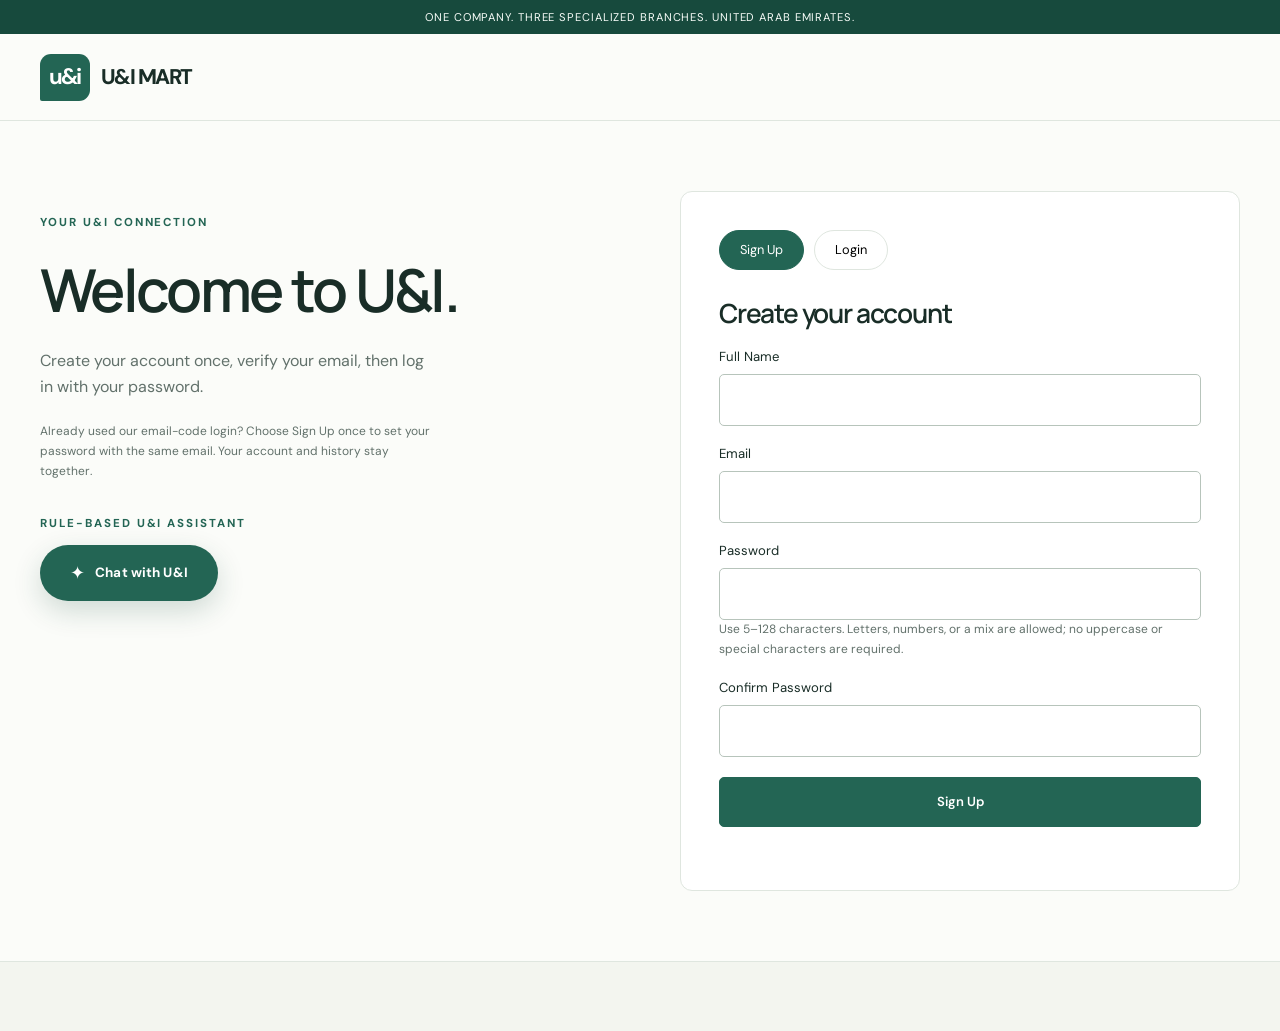
==== commit 30e89988: "New add" ====
--- a/index.html
+++ b/index.html
@@ -1,43 +1,11 @@
 <!doctype html>
-<html lang="en" data-auth-pending><head><meta charset="utf-8"><meta name="viewport" content="width=device-width,initial-scale=1">
+<html lang="en"><head><meta charset="utf-8"><meta name="viewport" content="width=device-width,initial-scale=1">
 <title>U&amp;I Mart | One company. Three specialized branches.</title><meta name="description" content="Discover U&amp;I Mart: electronics in Abu Dhabi, furniture in Dubai, and hardware in Sharjah. Kitchen items across all three branches.">
-<meta name="theme-color" content="#236554"><link rel="stylesheet" href="./assets/css/main.css"><link rel="stylesheet" href="./assets/css/chatbot.css"><link rel="icon" type="image/svg+xml" href="./assets/images/favicon.svg"></head>
-<body data-page="home" data-theme="home"><div id="access-status" class="container status" role="status">Checking your session…</div><a class="skip-link" href="#main">Skip to content</a>
+<meta name="theme-color" content="#236554"><link rel="stylesheet" href="./assets/css/main.css"><link rel="icon" type="image/svg+xml" href="./assets/images/favicon.svg"></head>
+<body data-page="home" data-theme="home"><a class="skip-link" href="#main">Skip to content</a>
 <div class="topline">ONE COMPANY. THREE SPECIALIZED BRANCHES. UNITED ARAB EMIRATES.</div>
 <header class="site-header" id="site-header"></header><div id="preview-notice" hidden class="preview-notice">Preview website · Products and promotions shown by the assistant are sample data.</div>
 <main id="main"></main>
 <noscript><p>This website requires JavaScript for navigation, branch information and the assistant.</p></noscript>
 <footer class="site-footer" id="site-footer"></footer>
-    <div class="ui-chatbot" id="uiChatbot">
-        <section class="ui-chat-panel" id="uiChatPanel" role="dialog"
-            aria-labelledby="uiChatTitle" aria-hidden="true">
-            <header class="ui-chat-header">
-                <div class="ui-chat-brand-icon" aria-hidden="true"><span aria-hidden="true">U&amp;I</span></div>
-                <div class="ui-chat-heading">
-                    <h2 id="uiChatTitle">U&amp;I Mart Assistant</h2>
-                    <div class="ui-chat-subtitle"><span class="ui-chat-status-dot" aria-hidden="true"></span>
-                        Customer Assistant</div>
-                </div>
-                <button class="ui-chat-close" id="uiChatClose" type="button"
-                    aria-label="Close customer assistant"><span aria-hidden="true">×</span></button>
-            </header>
-
-            <div class="ui-chat-messages" id="uiChatMessages" role="log" aria-live="polite"
-                aria-relevant="additions text" aria-busy="false"></div>
-
-            <form class="ui-chat-form" id="uiChatForm">
-                <label class="ui-chat-visually-hidden" for="uiChatInput">Ask the customer assistant</label>
-                <input class="ui-chat-input" id="uiChatInput" type="text" maxlength="500"
-                    autocomplete="off" enterkeyhint="send" placeholder="Ask about products, branches or deals...">
-                <button class="ui-chat-send" id="uiChatSend" type="submit" aria-label="Send message"
-                    disabled><span aria-hidden="true">↑</span></button>
-            </form>
-        </section>
-
-        <button class="ui-chat-launcher" id="uiChatLauncher" type="button"
-            aria-label="Open customer assistant" aria-controls="uiChatPanel" aria-expanded="false">
-            <span aria-hidden="true">✦</span>
-        </button>
-    </div>
-
-<script type="module" src="./assets/js/boot.js"></script></body></html>+<script type="module" src="./assets/js/boot.js"></script></body></html>
--- a/assets/css/main.css
+++ b/assets/css/main.css
@@ -6,10 +6,11 @@
 @media(max-width:800px){.header-inner{height:73px}.mobile-toggle{display:block}.nav{display:none;position:absolute;top:73px;left:0;right:0;background:var(--paper);padding:20px 24px;border-bottom:1px solid var(--line);flex-direction:column;align-items:stretch;gap:5px}.nav.is-open{display:flex}.nav a{padding:10px}.hero-grid{grid-template-columns:1fr 1fr;gap:22px}.hero h1{font-size:2.6rem}.hero-visual>img{height:380px}.hero-copy>p:not(.eyebrow){font-size:.86rem}.hero-note{font-size:.67rem}.branch-grid,.deals-grid,.contact-grid{grid-template-columns:1fr}.branch-card{display:grid;grid-template-columns:1fr 1.2fr}.branch-photo img{height:100%;min-height:250px}.feature-grid{gap:25px}.section{padding:50px 0}.section-heading{align-items:start}.trust-strip{display:grid;grid-template-columns:1fr 1fr}.login-layout{grid-template-columns:1fr;gap:30px}.login-story h1{font-size:2.7rem}.login-story p{max-width:100%}.assistant-banner{padding:30px}.footer-grid{gap:25px}}
 @media(max-width:580px){.container{width:calc(100% - 36px)}.topline{font-size:.58rem}.hero{padding:25px 0 30px}.hero-grid{grid-template-columns:1fr;gap:30px}.hero h1{font-size:3rem;max-width:400px}.hero-copy{padding:8px 0}.hero-visual>img{height:320px;border-top-left-radius:65px}.hero-note{margin-top:22px}.visual-label{left:12px;padding:13px 19px}.section-heading{flex-direction:column;gap:15px}.section-heading p:not(.eyebrow){max-width:100%}.branch-card{display:block}.branch-photo img{height:230px;min-height:0}.branch-body p{min-height:0}.feature-grid{grid-template-columns:1fr;gap:30px}.assistant-banner{flex-direction:column;align-items:start}.assistant-banner h2{font-size:1.7rem}.trust-strip{gap:14px;font-size:.67rem}.trust-strip span{gap:7px}.footer-grid{grid-template-columns:1fr 1fr}.footer-brand{grid-column:1/-1}.footer-bottom{flex-direction:column;gap:8px;padding-bottom:50px}.page-intro h1{font-size:2.7rem}.page-intro{padding:40px 0 25px}.login-card{padding:25px}.login-layout{padding:40px 0}.button{padding:12px 17px}.contact-card{padding:24px}}
 @media(prefers-reduced-motion:reduce){html{scroll-behavior:auto}*,*::before,*::after{animation:none!important;transition:none!important}}
-[data-auth-pending] body>:not(#access-status){display:none!important}
-#access-status{display:none;padding-top:3rem}
-[data-auth-pending] #access-status{display:block}
 .account-menu{position:relative;max-width:240px}.account-menu summary{cursor:pointer;overflow-wrap:anywhere;padding:10px;list-style:none}.account-panel{position:absolute;right:0;top:100%;z-index:100;background:var(--paper);border:1px solid var(--line);border-radius:8px;padding:18px;min-width:240px;max-width:calc(100vw - 48px);display:grid;gap:10px;overflow-wrap:anywhere;box-shadow:0 8px 24px #0002}.account-panel span{font-size:.8rem}.account-panel .button{width:100%}.contact-form-card{max-width:720px}textarea{width:100%;font:inherit;padding:12px;border:1px solid var(--line);border-radius:6px;resize:vertical}#contact-identity{overflow-wrap:anywhere}#auth-status.error{color:#9b2525}
 @media(max-width:800px){.account-menu{max-width:100%}.account-panel{position:static;min-width:0;width:100%}}
 
 @media(max-width:800px){.nav.is-open{max-height:calc(100dvh - 110px);overflow-y:auto}}
+.login-layout{grid-template-columns:minmax(0,1fr) minmax(340px,1fr);grid-template-areas:"story card";gap:80px}.login-story{grid-area:story}.login-card{grid-area:card}.login-assistant{min-width:0;margin-top:32px}.login-assistant>.eyebrow{margin-bottom:12px}
+@media(max-width:1050px){.login-layout{gap:30px 40px}}
+@media(max-width:800px){.login-layout{grid-template-columns:1fr;grid-template-areas:"story" "card";gap:30px}}
+.inline-loader{display:block;width:22px;height:22px;margin:22px 0;border:2px solid var(--line);border-top-color:var(--accent);border-radius:50%;animation:inline-loader .7s linear infinite}@keyframes inline-loader{to{transform:rotate(360deg)}}
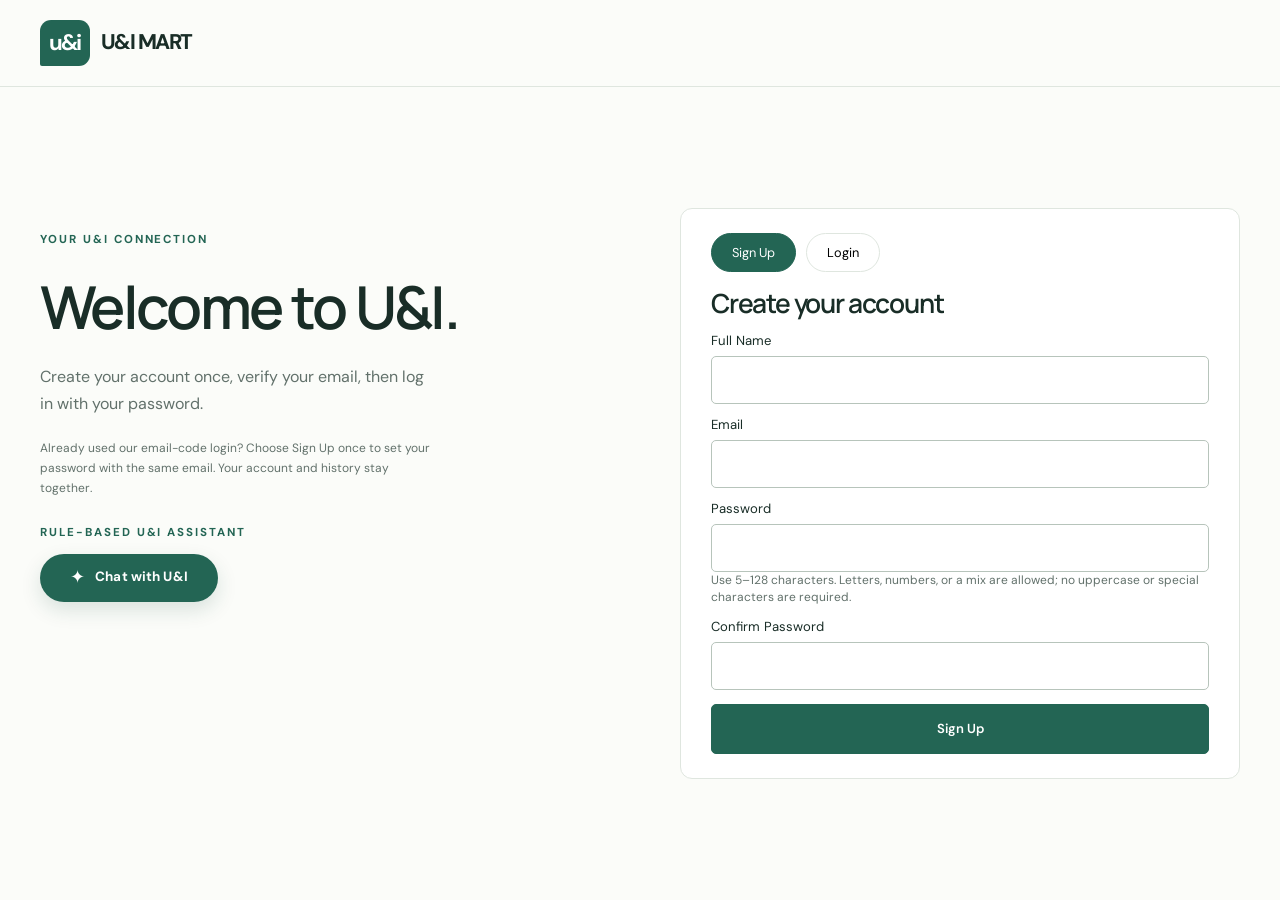
==== commit 2d3c04ae: "Improve login chatbot and public access" ====
--- a/index.html
+++ b/index.html
@@ -1,9 +1,8 @@
 <!doctype html>
 <html lang="en"><head><meta charset="utf-8"><meta name="viewport" content="width=device-width,initial-scale=1">
 <title>U&amp;I Mart | One company. Three specialized branches.</title><meta name="description" content="Discover U&amp;I Mart: electronics in Abu Dhabi, furniture in Dubai, and hardware in Sharjah. Kitchen items across all three branches.">
-<meta name="theme-color" content="#236554"><link rel="stylesheet" href="./assets/css/main.css"><link rel="icon" type="image/svg+xml" href="./assets/images/favicon.svg"></head>
+<meta name="theme-color" content="#236554"><link rel="stylesheet" href="./assets/css/main.css?v=20260922-4"><link rel="icon" type="image/svg+xml" href="./assets/images/favicon.svg"></head>
 <body data-page="home" data-theme="home"><a class="skip-link" href="#main">Skip to content</a>
-<div class="topline">ONE COMPANY. THREE SPECIALIZED BRANCHES. UNITED ARAB EMIRATES.</div>
 <header class="site-header" id="site-header"></header><div id="preview-notice" hidden class="preview-notice">Preview website · Products and promotions shown by the assistant are sample data.</div>
 <main id="main"></main>
 <noscript><p>This website requires JavaScript for navigation, branch information and the assistant.</p></noscript>
--- a/assets/css/main.css
+++ b/assets/css/main.css
@@ -1,16 +1,18 @@
 @import url('https://fonts.googleapis.com/css2?family=DM+Sans:wght@400;500;600;700&family=Manrope:wght@400;500;600;700;800&display=swap');
 :root{--accent:#236554;--accent-dark:#174a3d;--tint:#eaf1ed;--ink:#192d27;--muted:#62716b;--paper:#fbfcf9;--line:#dfe6df;--font-body:'DM Sans',sans-serif;--font-display:'Manrope',sans-serif}
-*{box-sizing:border-box}html{scroll-behavior:smooth;scroll-padding-top:110px}body{margin:0;background:var(--paper);color:var(--ink);font-family:var(--font-body);line-height:1.65}body[data-theme="abu-dhabi"]{--accent:#235d89;--accent-dark:#173f61;--tint:#e8f0f8;--ink:#182e40}body[data-theme="dubai"]{--accent:#89553a;--accent-dark:#633b29;--tint:#f4ece4;--ink:#38291f}body[data-theme="sharjah"]{--accent:#996013;--accent-dark:#734709;--tint:#f4eee1;--ink:#343124}a{color:inherit;text-decoration:none}button,input,select{font:inherit}button,a,input,select{ -webkit-tap-highlight-color:transparent}button{cursor:pointer}button:disabled{cursor:wait;opacity:.6}a:focus-visible,button:focus-visible,input:focus-visible,select:focus-visible{outline:3px solid #bc713c;outline-offset:4px}img{display:block;width:100%;object-fit:cover}h1,h2,h3,h4,p{margin:0}h1,h2,h3,h4{font-family:var(--font-display);line-height:1.2;letter-spacing:-.045em}h1{font-size:clamp(2.6rem,4.8vw,4.65rem);font-weight:600}h2{font-size:clamp(2rem,3.2vw,2.85rem);font-weight:600}h3{font-size:1.5rem}p{color:var(--muted)}[hidden]{display:none!important}.container{width:min(1240px,calc(100% - 80px));margin:auto}.eyebrow{font-size:.72rem;text-transform:uppercase;letter-spacing:.17em;font-weight:700;color:var(--accent);margin-bottom:18px}.topline{background:var(--accent-dark);color:#f7fcf8;text-align:center;font-size:.7rem;letter-spacing:.08em;padding:8px 16px}.site-header{position:sticky;top:0;z-index:100;background:rgba(251,252,249,.97);border-bottom:1px solid var(--line)}.header-inner{height:86px;display:flex;align-items:center;justify-content:space-between;gap:25px}.logo{display:flex;align-items:center;gap:11px;flex-shrink:0}.logo-mark{background:var(--accent);color:white;border-radius:11px 11px 11px 2px;padding:5px 9px;font-size:1.4rem;font-weight:700;letter-spacing:-.08em}.logo-name{font-size:1.33rem;font-weight:800;letter-spacing:-.07em}.logo small{display:block;font-size:.53rem;letter-spacing:.19em;font-weight:500;line-height:1.3}.nav{display:flex;align-items:center;gap:25px;font-size:.79rem;font-weight:500}.nav a{padding:9px 0;white-space:nowrap}.nav a[aria-current=page]{color:var(--accent);box-shadow:0 2px var(--accent)}.mobile-toggle{display:none;border:1px solid var(--line);background:white;border-radius:6px;padding:8px 13px}.button{display:inline-flex;align-items:center;justify-content:center;gap:20px;border:1px solid var(--accent);border-radius:5px;background:var(--accent);color:white;padding:13px 22px;font-size:.82rem;font-weight:600;transition:background .2s,transform .2s}.button:hover{background:var(--accent-dark);transform:translateY(-2px)}.button.secondary{background:transparent;color:var(--accent)}.button.secondary:hover{background:var(--tint)}.button.light{background:white;color:var(--accent);border-color:white}.button-row{display:flex;gap:12px;flex-wrap:wrap;margin-top:28px}.hero{padding:55px 0 42px}.hero-grid{display:grid;grid-template-columns:1fr 1.03fr;gap:60px;align-items:center}.hero-copy{padding:20px 0}.hero h1 span{color:var(--accent)}.hero-copy>p:not(.eyebrow){font-size:.95rem;max-width:435px;margin-top:24px}.hero-note{display:flex;gap:10px;align-items:center;margin-top:32px;color:var(--muted);font-size:.73rem}.dot{display:inline-block;width:7px;height:7px;background:var(--accent);border-radius:50%}.hero-visual{position:relative;padding-bottom:28px}.hero-visual>img{height:480px;border-radius:100px 8px 8px 8px;background:#d8d3c7}.photo-caption{position:absolute;top:18px;right:18px;font-size:.61rem;padding:5px 9px;background:#ffffffd9;border-radius:20px}.visual-label{position:absolute;bottom:0;left:-27px;background:white;border:1px solid var(--line);box-shadow:0 8px 35px #182d2710;border-radius:7px;padding:18px 23px;display:flex;align-items:center;gap:18px}.visual-label strong{font-size:1.8rem;color:var(--accent);line-height:1}.visual-label span{font-size:.73rem;color:var(--muted)}.hero-index{position:absolute;bottom:48px;right:20px;display:flex;gap:7px}.hero-index button{border:1px solid white;color:white;background:#16332a99;border-radius:50%;height:34px;width:34px}.hero-index button[aria-pressed=true]{background:white;color:var(--accent)}.trust-strip{display:flex;align-items:center;justify-content:space-between;padding:25px 0;border-top:1px solid var(--line);border-bottom:1px solid var(--line);gap:20px;font-size:.74rem;color:var(--muted)}.trust-strip span{display:flex;align-items:center;gap:12px}.trust-strip b{font-size:1.1rem;color:var(--accent)}.section{padding:72px 0}.section-heading{display:flex;justify-content:space-between;align-items:flex-end;gap:25px;margin-bottom:32px}.section-heading p:not(.eyebrow){max-width:330px;font-size:.84rem}.text-link{font-size:.82rem;color:var(--accent);font-weight:600;white-space:nowrap}.branch-grid{display:grid;grid-template-columns:repeat(3,1fr);gap:23px}.branch-card{background:white;border:1px solid var(--line);border-radius:8px;overflow:hidden}.branch-photo{position:relative;overflow:hidden}.branch-photo img{height:230px;transition:transform .4s;background:var(--tint)}.branch-card:hover img{transform:scale(1.035)}.branch-chip{position:absolute;left:15px;top:15px;border-radius:4px;background:#fffc;padding:4px 10px;font-size:.66rem;font-weight:700;letter-spacing:.06em}.branch-body{padding:23px}.branch-body .category{font-size:.7rem;letter-spacing:.02em;color:var(--accent);margin:8px 0 14px}.branch-body p{font-size:.81rem;min-height:53px}.branch-bottom{border-top:1px solid var(--line);margin-top:22px;padding-top:17px;display:flex;justify-content:space-between;align-items:center;font-size:.77rem;font-weight:700}.branch-bottom span{font-size:1.15rem}.soft-section{background:var(--tint)}.feature-grid{display:grid;grid-template-columns:repeat(3,1fr);gap:45px}.feature-icon{font-size:1.6rem;color:var(--accent);margin-bottom:17px}.feature-grid h3{font-size:1.16rem;margin-bottom:10px}.feature-grid p{font-size:.84rem}.assistant-banner{background:var(--accent-dark);color:white;border-radius:9px;padding:40px;display:flex;justify-content:space-between;gap:35px;align-items:center}.assistant-banner h2{font-size:2rem}.assistant-banner p{color:#e2ede8;font-size:.85rem;margin-top:12px;max-width:600px}.assistant-banner .eyebrow{color:#c9ddcb}.deals-grid{display:grid;grid-template-columns:repeat(3,1fr);gap:22px}.deal-card{border:1px solid var(--line);border-radius:8px;background:white;overflow:hidden}.deal-card>img{height:180px}.deal-content{padding:25px}.deal-content .tag{display:inline-block;color:var(--accent);background:var(--tint);font-size:.68rem;padding:3px 8px;border-radius:4px;margin-bottom:17px}.deal-content h3{font-size:1.2rem;margin-bottom:12px}.deal-content p{font-size:.82rem}.deal-content .dates{font-size:.68rem;margin-top:20px;border-top:1px solid var(--line);padding-top:13px}.page-intro{padding:65px 0 40px}.page-intro h1{font-size:3.3rem}.page-intro p:not(.eyebrow){margin-top:18px;max-width:600px}.filters{display:flex;flex-wrap:wrap;gap:10px;margin-bottom:28px}.filter{border:1px solid var(--line);background:white;border-radius:30px;padding:8px 20px;font-size:.8rem}.filter[aria-pressed=true]{background:var(--accent);color:white;border-color:var(--accent)}.contact-grid{display:grid;grid-template-columns:repeat(3,1fr);gap:22px}.contact-card{padding:28px;border:1px solid var(--line);border-radius:8px;background:white}.contact-card h3{margin-bottom:24px}.contact-card dt{font-size:.68rem;letter-spacing:.07em;text-transform:uppercase;color:var(--accent);margin-top:19px}.contact-card dd{margin:5px 0;font-size:.84rem;color:var(--muted);overflow-wrap:anywhere}.contact-actions{display:flex;flex-wrap:wrap;gap:15px;margin-top:23px;font-size:.78rem;text-decoration:underline}.empty-state{padding:30px;background:var(--tint);border-radius:8px;color:var(--muted);grid-column:1/-1}.preview-notice{font-size:.72rem;background:#fff4dc;color:#6f4c0b;padding:9px 20px;text-align:center}.status{font-size:.84rem;margin:18px 0;white-space:pre-wrap}.status.error{color:#a12823}.login-layout{display:grid;grid-template-columns:1fr 1fr;gap:80px;align-items:start;padding:70px 0;min-height:600px}.login-story h1{font-size:3.7rem}.login-story p{margin:22px 0;max-width:400px}.login-card{background:white;border:1px solid var(--line);border-radius:12px;padding:38px}.login-card h2{font-size:1.65rem}.login-card>p{font-size:.84rem;margin:13px 0 25px}label{display:block;font-size:.82rem;margin:17px 0 6px}input,select{width:100%;border:1px solid #b7c4bb;border-radius:5px;background:white;padding:12px;color:var(--ink)}.login-card .button{width:100%;margin-top:20px}.small{font-size:.75rem}.site-footer{border-top:1px solid var(--line);padding:44px 0 25px;background:#f3f5ef}.footer-grid{display:grid;grid-template-columns:2fr 1fr 1fr;gap:50px}.footer-grid p{font-size:.78rem;max-width:300px;margin-top:18px}.footer-grid h3{font-size:.8rem;letter-spacing:0;margin-bottom:12px}.footer-grid a:not(.logo){display:block;font-size:.75rem;color:var(--muted);margin:7px 0}.footer-bottom{border-top:1px solid var(--line);margin-top:35px;padding-top:18px;display:flex;justify-content:space-between;font-size:.66rem;color:var(--muted)}.skip-link{position:fixed;top:-100px;left:20px;background:white;padding:12px;z-index:9999}.skip-link:focus{top:10px}.visually-hidden{position:absolute;width:1px;height:1px;overflow:hidden;clip:rect(0,0,0,0)}
+*{box-sizing:border-box}html{scroll-behavior:smooth;scroll-padding-top:110px}body{margin:0;background:var(--paper);color:var(--ink);font-family:var(--font-body);line-height:1.65}body[data-theme="abu-dhabi"]{--accent:#235d89;--accent-dark:#173f61;--tint:#e8f0f8;--ink:#182e40}body[data-theme="dubai"]{--accent:#89553a;--accent-dark:#633b29;--tint:#f4ece4;--ink:#38291f}body[data-theme="sharjah"]{--accent:#996013;--accent-dark:#734709;--tint:#f4eee1;--ink:#343124}a{color:inherit;text-decoration:none}button,input,select{font:inherit}button,a,input,select{ -webkit-tap-highlight-color:transparent}button{cursor:pointer}button:disabled{cursor:wait;opacity:.6}a:focus-visible,button:focus-visible,input:focus-visible,select:focus-visible{outline:3px solid #bc713c;outline-offset:4px}img{display:block;width:100%;object-fit:cover}h1,h2,h3,h4,p{margin:0}h1,h2,h3,h4{font-family:var(--font-display);line-height:1.2;letter-spacing:-.045em}h1{font-size:clamp(2.6rem,4.8vw,4.65rem);font-weight:600}h2{font-size:clamp(2rem,3.2vw,2.85rem);font-weight:600}h3{font-size:1.5rem}p{color:var(--muted)}[hidden]{display:none!important}.container{width:min(1240px,calc(100% - 80px));margin:auto}.eyebrow{font-size:.72rem;text-transform:uppercase;letter-spacing:.17em;font-weight:700;color:var(--accent);margin-bottom:18px}.site-header{position:sticky;top:0;z-index:100;background:rgba(251,252,249,.97);border-bottom:1px solid var(--line)}.header-inner{height:86px;display:flex;align-items:center;justify-content:space-between;gap:25px}.logo{display:flex;align-items:center;gap:11px;flex-shrink:0}.logo-mark{background:var(--accent);color:white;border-radius:11px 11px 11px 2px;padding:5px 9px;font-size:1.4rem;font-weight:700;letter-spacing:-.08em}.logo-name{font-size:1.33rem;font-weight:800;letter-spacing:-.07em}.logo small{display:block;font-size:.53rem;letter-spacing:.19em;font-weight:500;line-height:1.3}.nav{display:flex;align-items:center;gap:25px;font-size:.79rem;font-weight:500}.nav a{padding:9px 0;white-space:nowrap}.nav a[aria-current=page]{color:var(--accent);box-shadow:0 2px var(--accent)}.mobile-toggle{display:none;border:1px solid var(--line);background:white;border-radius:6px;padding:8px 13px}.button{display:inline-flex;align-items:center;justify-content:center;gap:20px;border:1px solid var(--accent);border-radius:5px;background:var(--accent);color:white;padding:13px 22px;font-size:.82rem;font-weight:600;transition:background .2s,transform .2s}.button:hover{background:var(--accent-dark);transform:translateY(-2px)}.button.secondary{background:transparent;color:var(--accent)}.button.secondary:hover{background:var(--tint)}.button.light{background:white;color:var(--accent);border-color:white}.button-row{display:flex;gap:12px;flex-wrap:wrap;margin-top:28px}.hero{padding:55px 0 42px}.hero-grid{display:grid;grid-template-columns:1fr 1.03fr;gap:60px;align-items:center}.hero-copy{padding:20px 0}.hero h1 span{color:var(--accent)}.hero-copy>p:not(.eyebrow){font-size:.95rem;max-width:435px;margin-top:24px}.hero-note{display:flex;gap:10px;align-items:center;margin-top:32px;color:var(--muted);font-size:.73rem}.dot{display:inline-block;width:7px;height:7px;background:var(--accent);border-radius:50%}.hero-visual{position:relative;padding-bottom:28px}.hero-visual>img{height:480px;border-radius:100px 8px 8px 8px;background:#d8d3c7}.photo-caption{position:absolute;top:18px;right:18px;font-size:.61rem;padding:5px 9px;background:#ffffffd9;border-radius:20px}.visual-label{position:absolute;bottom:0;left:-27px;background:white;border:1px solid var(--line);box-shadow:0 8px 35px #182d2710;border-radius:7px;padding:18px 23px;display:flex;align-items:center;gap:18px}.visual-label strong{font-size:1.8rem;color:var(--accent);line-height:1}.visual-label span{font-size:.73rem;color:var(--muted)}.hero-index{position:absolute;bottom:48px;right:20px;display:flex;gap:7px}.hero-index button{border:1px solid white;color:white;background:#16332a99;border-radius:50%;height:34px;width:34px}.hero-index button[aria-pressed=true]{background:white;color:var(--accent)}.trust-strip{display:flex;align-items:center;justify-content:space-between;padding:25px 0;border-top:1px solid var(--line);border-bottom:1px solid var(--line);gap:20px;font-size:.74rem;color:var(--muted)}.trust-strip span{display:flex;align-items:center;gap:12px}.trust-strip b{font-size:1.1rem;color:var(--accent)}.section{padding:72px 0}.section-heading{display:flex;justify-content:space-between;align-items:flex-end;gap:25px;margin-bottom:32px}.section-heading p:not(.eyebrow){max-width:330px;font-size:.84rem}.text-link{font-size:.82rem;color:var(--accent);font-weight:600;white-space:nowrap}.branch-grid{display:grid;grid-template-columns:repeat(3,1fr);gap:23px}.branch-card{background:white;border:1px solid var(--line);border-radius:8px;overflow:hidden}.branch-photo{position:relative;overflow:hidden}.branch-photo img{height:230px;transition:transform .4s;background:var(--tint)}.branch-card:hover img{transform:scale(1.035)}.branch-chip{position:absolute;left:15px;top:15px;border-radius:4px;background:#fffc;padding:4px 10px;font-size:.66rem;font-weight:700;letter-spacing:.06em}.branch-body{padding:23px}.branch-body .category{font-size:.7rem;letter-spacing:.02em;color:var(--accent);margin:8px 0 14px}.branch-body p{font-size:.81rem;min-height:53px}.branch-bottom{border-top:1px solid var(--line);margin-top:22px;padding-top:17px;display:flex;justify-content:space-between;align-items:center;font-size:.77rem;font-weight:700}.branch-bottom span{font-size:1.15rem}.soft-section{background:var(--tint)}.feature-grid{display:grid;grid-template-columns:repeat(3,1fr);gap:45px}.feature-icon{font-size:1.6rem;color:var(--accent);margin-bottom:17px}.feature-grid h3{font-size:1.16rem;margin-bottom:10px}.feature-grid p{font-size:.84rem}.assistant-banner{background:var(--accent-dark);color:white;border-radius:9px;padding:40px;display:flex;justify-content:space-between;gap:35px;align-items:center}.assistant-banner h2{font-size:2rem}.assistant-banner p{color:#e2ede8;font-size:.85rem;margin-top:12px;max-width:600px}.assistant-banner .eyebrow{color:#c9ddcb}.deals-grid{display:grid;grid-template-columns:repeat(3,1fr);gap:22px}.deal-card{border:1px solid var(--line);border-radius:8px;background:white;overflow:hidden}.deal-card>img{height:180px}.deal-content{padding:25px}.deal-content .tag{display:inline-block;color:var(--accent);background:var(--tint);font-size:.68rem;padding:3px 8px;border-radius:4px;margin-bottom:17px}.deal-content h3{font-size:1.2rem;margin-bottom:12px}.deal-content p{font-size:.82rem}.deal-content .dates{font-size:.68rem;margin-top:20px;border-top:1px solid var(--line);padding-top:13px}.page-intro{padding:65px 0 40px}.page-intro h1{font-size:3.3rem}.page-intro p:not(.eyebrow){margin-top:18px;max-width:600px}.filters{display:flex;flex-wrap:wrap;gap:10px;margin-bottom:28px}.filter{border:1px solid var(--line);background:white;border-radius:30px;padding:8px 20px;font-size:.8rem}.filter[aria-pressed=true]{background:var(--accent);color:white;border-color:var(--accent)}.contact-grid{display:grid;grid-template-columns:repeat(3,1fr);gap:22px}.contact-card{padding:28px;border:1px solid var(--line);border-radius:8px;background:white}.contact-card h3{margin-bottom:24px}.contact-card dt{font-size:.68rem;letter-spacing:.07em;text-transform:uppercase;color:var(--accent);margin-top:19px}.contact-card dd{margin:5px 0;font-size:.84rem;color:var(--muted);overflow-wrap:anywhere}.contact-actions{display:flex;flex-wrap:wrap;gap:15px;margin-top:23px;font-size:.78rem;text-decoration:underline}.empty-state{padding:30px;background:var(--tint);border-radius:8px;color:var(--muted);grid-column:1/-1}.preview-notice{font-size:.72rem;background:#fff4dc;color:#6f4c0b;padding:9px 20px;text-align:center}.status{font-size:.84rem;margin:18px 0;white-space:pre-wrap}.status.error{color:#a12823}.login-layout{display:grid;grid-template-columns:1fr 1fr;gap:80px;align-items:start;padding:70px 0;min-height:600px}.login-story h1{font-size:3.7rem}.login-story p{margin:22px 0;max-width:400px}.login-card{background:white;border:1px solid var(--line);border-radius:12px;padding:38px}.login-card h2{font-size:1.65rem}.login-card>p{font-size:.84rem;margin:13px 0 25px}label{display:block;font-size:.82rem;margin:17px 0 6px}input,select{width:100%;border:1px solid #b7c4bb;border-radius:5px;background:white;padding:12px;color:var(--ink)}.login-card .button{width:100%;margin-top:20px}.small{font-size:.75rem}.site-footer{border-top:1px solid var(--line);padding:44px 0 25px;background:#f3f5ef}.footer-grid{display:grid;grid-template-columns:2fr 1fr 1fr;gap:50px}.footer-grid p{font-size:.78rem;max-width:300px;margin-top:18px}.footer-grid h3{font-size:.8rem;letter-spacing:0;margin-bottom:12px}.footer-grid a:not(.logo){display:block;font-size:.75rem;color:var(--muted);margin:7px 0}.footer-bottom{border-top:1px solid var(--line);margin-top:35px;padding-top:18px;display:flex;justify-content:space-between;font-size:.66rem;color:var(--muted)}.skip-link{position:fixed;top:-100px;left:20px;background:white;padding:12px;z-index:9999}.skip-link:focus{top:10px}.visually-hidden{position:absolute;width:1px;height:1px;overflow:hidden;clip:rect(0,0,0,0)}
 @media(min-width:1500px){.hero{padding-top:75px}.hero-visual>img{height:520px}}
 @media(max-width:1050px){.container{width:calc(100% - 48px)}.nav{gap:15px}.hero-grid{gap:30px}.hero-visual>img{height:420px}.visual-label{left:-10px}.branch-photo img{height:190px}.login-layout{gap:40px}}
 @media(max-width:800px){.header-inner{height:73px}.mobile-toggle{display:block}.nav{display:none;position:absolute;top:73px;left:0;right:0;background:var(--paper);padding:20px 24px;border-bottom:1px solid var(--line);flex-direction:column;align-items:stretch;gap:5px}.nav.is-open{display:flex}.nav a{padding:10px}.hero-grid{grid-template-columns:1fr 1fr;gap:22px}.hero h1{font-size:2.6rem}.hero-visual>img{height:380px}.hero-copy>p:not(.eyebrow){font-size:.86rem}.hero-note{font-size:.67rem}.branch-grid,.deals-grid,.contact-grid{grid-template-columns:1fr}.branch-card{display:grid;grid-template-columns:1fr 1.2fr}.branch-photo img{height:100%;min-height:250px}.feature-grid{gap:25px}.section{padding:50px 0}.section-heading{align-items:start}.trust-strip{display:grid;grid-template-columns:1fr 1fr}.login-layout{grid-template-columns:1fr;gap:30px}.login-story h1{font-size:2.7rem}.login-story p{max-width:100%}.assistant-banner{padding:30px}.footer-grid{gap:25px}}
-@media(max-width:580px){.container{width:calc(100% - 36px)}.topline{font-size:.58rem}.hero{padding:25px 0 30px}.hero-grid{grid-template-columns:1fr;gap:30px}.hero h1{font-size:3rem;max-width:400px}.hero-copy{padding:8px 0}.hero-visual>img{height:320px;border-top-left-radius:65px}.hero-note{margin-top:22px}.visual-label{left:12px;padding:13px 19px}.section-heading{flex-direction:column;gap:15px}.section-heading p:not(.eyebrow){max-width:100%}.branch-card{display:block}.branch-photo img{height:230px;min-height:0}.branch-body p{min-height:0}.feature-grid{grid-template-columns:1fr;gap:30px}.assistant-banner{flex-direction:column;align-items:start}.assistant-banner h2{font-size:1.7rem}.trust-strip{gap:14px;font-size:.67rem}.trust-strip span{gap:7px}.footer-grid{grid-template-columns:1fr 1fr}.footer-brand{grid-column:1/-1}.footer-bottom{flex-direction:column;gap:8px;padding-bottom:50px}.page-intro h1{font-size:2.7rem}.page-intro{padding:40px 0 25px}.login-card{padding:25px}.login-layout{padding:40px 0}.button{padding:12px 17px}.contact-card{padding:24px}}
+@media(max-width:580px){.container{width:calc(100% - 36px)}.hero{padding:25px 0 30px}.hero-grid{grid-template-columns:1fr;gap:30px}.hero h1{font-size:3rem;max-width:400px}.hero-copy{padding:8px 0}.hero-visual>img{height:320px;border-top-left-radius:65px}.hero-note{margin-top:22px}.visual-label{left:12px;padding:13px 19px}.section-heading{flex-direction:column;gap:15px}.section-heading p:not(.eyebrow){max-width:100%}.branch-card{display:block}.branch-photo img{height:230px;min-height:0}.branch-body p{min-height:0}.feature-grid{grid-template-columns:1fr;gap:30px}.assistant-banner{flex-direction:column;align-items:start}.assistant-banner h2{font-size:1.7rem}.trust-strip{gap:14px;font-size:.67rem}.trust-strip span{gap:7px}.footer-grid{grid-template-columns:1fr 1fr}.footer-brand{grid-column:1/-1}.footer-bottom{flex-direction:column;gap:8px;padding-bottom:50px}.page-intro h1{font-size:2.7rem}.page-intro{padding:40px 0 25px}.login-card{padding:25px}.login-layout{padding:40px 0}.button{padding:12px 17px}.contact-card{padding:24px}}
 @media(prefers-reduced-motion:reduce){html{scroll-behavior:auto}*,*::before,*::after{animation:none!important;transition:none!important}}
 .account-menu{position:relative;max-width:240px}.account-menu summary{cursor:pointer;overflow-wrap:anywhere;padding:10px;list-style:none}.account-panel{position:absolute;right:0;top:100%;z-index:100;background:var(--paper);border:1px solid var(--line);border-radius:8px;padding:18px;min-width:240px;max-width:calc(100vw - 48px);display:grid;gap:10px;overflow-wrap:anywhere;box-shadow:0 8px 24px #0002}.account-panel span{font-size:.8rem}.account-panel .button{width:100%}.contact-form-card{max-width:720px}textarea{width:100%;font:inherit;padding:12px;border:1px solid var(--line);border-radius:6px;resize:vertical}#contact-identity{overflow-wrap:anywhere}#auth-status.error{color:#9b2525}
 @media(max-width:800px){.account-menu{max-width:100%}.account-panel{position:static;min-width:0;width:100%}}
 
 @media(max-width:800px){.nav.is-open{max-height:calc(100dvh - 110px);overflow-y:auto}}
-.login-layout{grid-template-columns:minmax(0,1fr) minmax(340px,1fr);grid-template-areas:"story card";gap:80px}.login-story{grid-area:story}.login-card{grid-area:card}.login-assistant{min-width:0;margin-top:32px}.login-assistant>.eyebrow{margin-bottom:12px}
-@media(max-width:1050px){.login-layout{gap:30px 40px}}
-@media(max-width:800px){.login-layout{grid-template-columns:1fr;grid-template-areas:"story" "card";gap:30px}}
+.login-layout{grid-template-columns:minmax(0,1fr) minmax(340px,1fr);gap:80px;align-content:start}.login-left{min-width:0}.login-story{min-width:0}.login-card{align-self:start}.login-assistant{min-width:0;margin-top:24px}.login-assistant>.eyebrow{margin-bottom:12px}
+@media(max-width:1050px){.login-layout{column-gap:40px}}
+@media(max-width:800px){.login-layout{display:flex;flex-direction:column;gap:30px}.login-left{display:contents}.login-story,.login-card,.login-assistant{width:100%}.login-story{order:1}.login-card{order:2}.login-assistant{order:3;margin-top:0}}
 .inline-loader{display:block;width:22px;height:22px;margin:22px 0;border:2px solid var(--line);border-top-color:var(--accent);border-radius:50%;animation:inline-loader .7s linear infinite}@keyframes inline-loader{to{transform:rotate(360deg)}}
+@media(min-width:801px){body[data-page="login"] .login-layout{padding:24px 0;min-height:0}body[data-page="login"] .login-card{padding:24px 30px}body[data-page="login"] .login-card .filters{margin-bottom:16px}body[data-page="login"] .login-card label{margin:10px 0 4px}body[data-page="login"] .login-card input{padding:10px 12px}body[data-page="login"] .login-card .button{margin-top:14px}body[data-page="login"] .login-card #auth-status:empty{display:none}body[data-page="login"] .login-card .small{line-height:1.4}}
+@media(min-width:801px){body[data-page="login"] #main{min-height:calc(100dvh - 87px);display:flex;align-items:center}}
